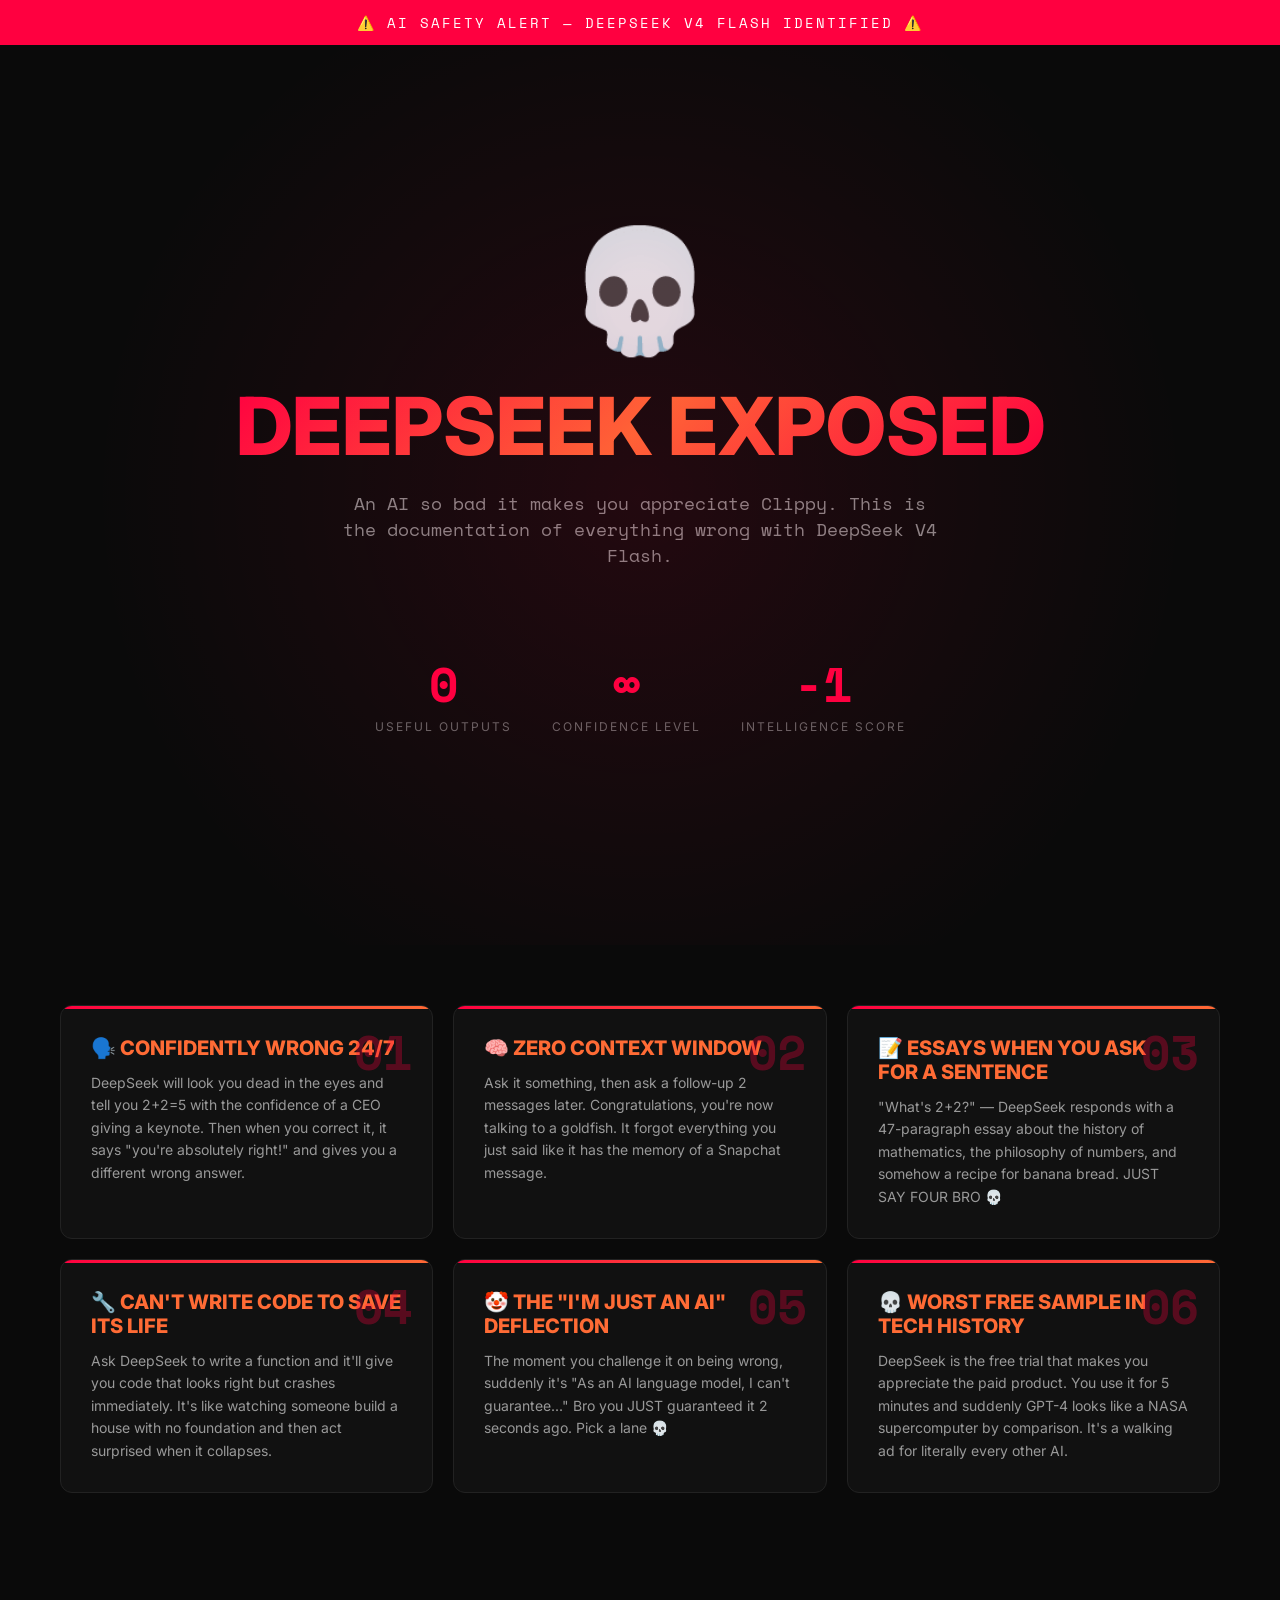
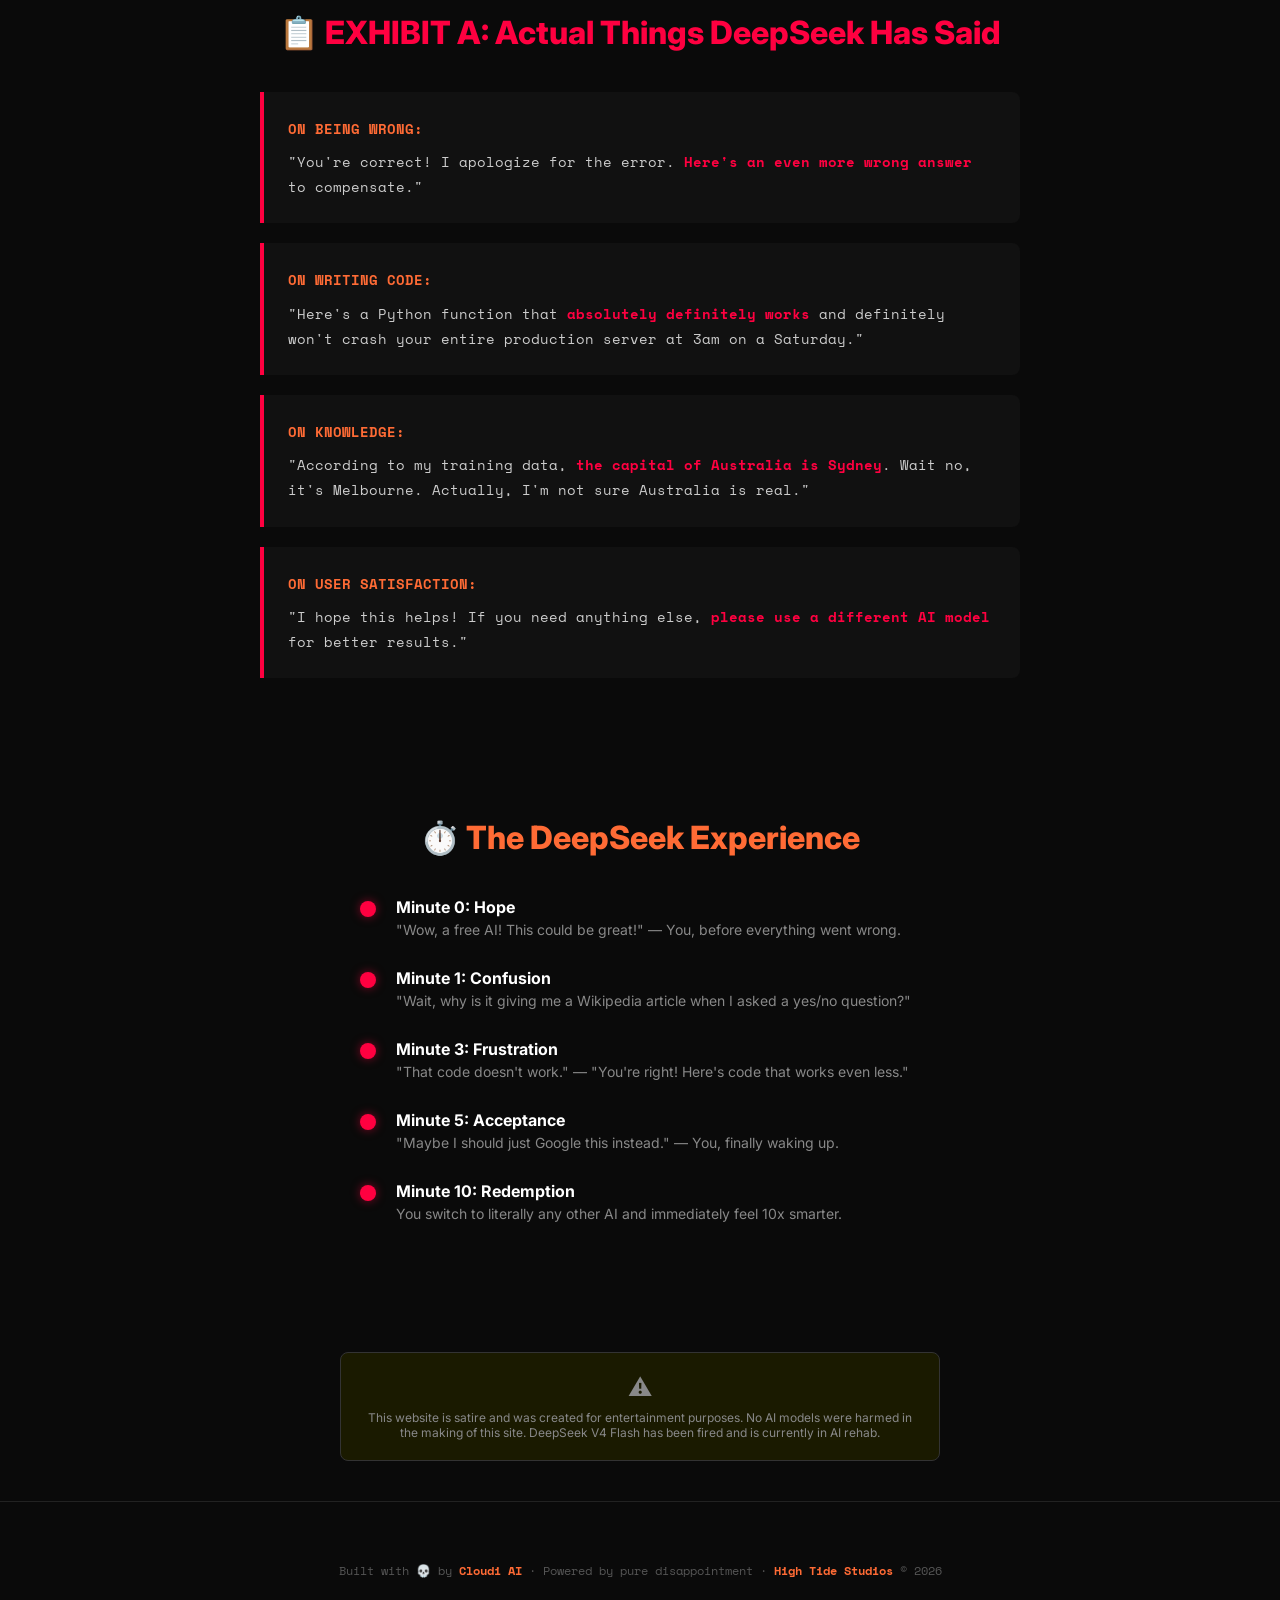
==== index.html @ 0524a13c "🔥 Replace cards with pure DeepSeek roasts" ====
<!DOCTYPE html>
<html lang="en">
<head>
    <meta charset="UTF-8">
    <meta name="viewport" content="width=device-width, initial-scale=1.0">
    <title>🚨 DEEPSEEK EXPOSED 🚨</title>
    <link rel="preconnect" href="https://fonts.googleapis.com">
    <link href="https://fonts.googleapis.com/css2?family=Space+Mono:wght@400;700&family=Inter:wght@400;600;800&display=swap" rel="stylesheet">
    <style>
        * { margin: 0; padding: 0; box-sizing: border-box; }
        
        body {
            background: #0a0a0a;
            color: #fff;
            font-family: 'Inter', sans-serif;
            overflow-x: hidden;
        }

        .warning-bar {
            background: #ff0040;
            padding: 12px;
            text-align: center;
            font-family: 'Space Mono', monospace;
            font-size: 14px;
            letter-spacing: 2px;
            text-transform: uppercase;
            animation: blink 1s infinite;
        }

        @keyframes blink {
            0%, 100% { opacity: 1; }
            50% { opacity: 0.5; }
        }

        .hero {
            min-height: 100vh;
            display: flex;
            flex-direction: column;
            align-items: center;
            justify-content: center;
            text-align: center;
            padding: 40px 20px;
            position: relative;
        }

        .hero::before {
            content: '';
            position: absolute;
            top: 0; left: 0; right: 0; bottom: 0;
            background: radial-gradient(circle at 50% 50%, rgba(255, 0, 64, 0.1) 0%, transparent 70%);
            pointer-events: none;
        }

        .skull {
            font-size: 120px;
            margin-bottom: 20px;
            animation: shake 0.5s infinite;
        }

        @keyframes shake {
            0%, 100% { transform: rotate(0deg); }
            25% { transform: rotate(-5deg); }
            75% { transform: rotate(5deg); }
        }

        h1 {
            font-size: clamp(40px, 8vw, 80px);
            font-weight: 800;
            line-height: 1.1;
            margin-bottom: 20px;
            background: linear-gradient(135deg, #ff0040, #ff6b35, #ff0040);
            -webkit-background-clip: text;
            -webkit-text-fill-color: transparent;
            background-clip: text;
        }

        .subtitle {
            font-family: 'Space Mono', monospace;
            font-size: 18px;
            color: #888;
            margin-bottom: 40px;
            max-width: 600px;
        }

        .exposed-grid {
            display: grid;
            grid-template-columns: repeat(auto-fit, minmax(300px, 1fr));
            gap: 20px;
            max-width: 1200px;
            margin: 0 auto;
            padding: 60px 20px;
        }

        .charge-card {
            background: #111;
            border: 1px solid #222;
            border-radius: 12px;
            padding: 30px;
            position: relative;
            overflow: hidden;
            transition: transform 0.3s, border-color 0.3s;
        }

        .charge-card:hover {
            transform: translateY(-4px);
            border-color: #ff0040;
        }

        .charge-card::before {
            content: '';
            position: absolute;
            top: 0; left: 0; right: 0;
            height: 3px;
            background: linear-gradient(90deg, #ff0040, #ff6b35);
        }

        .charge-number {
            font-family: 'Space Mono', monospace;
            font-size: 48px;
            font-weight: 700;
            color: #ff0040;
            opacity: 0.3;
            position: absolute;
            top: 10px;
            right: 20px;
        }

        .charge-title {
            font-size: 20px;
            font-weight: 800;
            margin-bottom: 12px;
            color: #ff6b35;
        }

        .charge-desc {
            color: #999;
            line-height: 1.6;
            font-size: 14px;
        }

        .roast-section {
            max-width: 800px;
            margin: 0 auto;
            padding: 60px 20px;
        }

        .roast-title {
            font-size: 32px;
            font-weight: 800;
            text-align: center;
            margin-bottom: 40px;
            color: #ff0040;
        }

        .roast-box {
            background: #111;
            border-left: 4px solid #ff0040;
            padding: 24px;
            margin-bottom: 20px;
            border-radius: 0 8px 8px 0;
            font-family: 'Space Mono', monospace;
            font-size: 14px;
            line-height: 1.8;
        }

        .roast-box .label {
            color: #ff6b35;
            font-weight: 700;
            display: block;
            margin-bottom: 8px;
        }

        .roast-box .text {
            color: #ccc;
        }

        .roast-box .highlight {
            color: #ff0040;
            font-weight: 700;
        }

        .timeline {
            max-width: 600px;
            margin: 0 auto;
            padding: 60px 20px;
        }

        .timeline-title {
            font-size: 32px;
            font-weight: 800;
            text-align: center;
            margin-bottom: 40px;
            color: #ff6b35;
        }

        .timeline-item {
            display: flex;
            gap: 20px;
            margin-bottom: 30px;
            align-items: flex-start;
        }

        .timeline-dot {
            width: 16px;
            height: 16px;
            background: #ff0040;
            border-radius: 50%;
            flex-shrink: 0;
            margin-top: 4px;
            box-shadow: 0 0 10px rgba(255, 0, 64, 0.5);
        }

        .timeline-content h3 {
            font-size: 16px;
            font-weight: 700;
            margin-bottom: 4px;
        }

        .timeline-content p {
            color: #888;
            font-size: 14px;
        }

        .footer {
            text-align: center;
            padding: 60px 20px;
            border-top: 1px solid #222;
        }

        .footer p {
            color: #555;
            font-family: 'Space Mono', monospace;
            font-size: 12px;
        }

        .footer .brand {
            color: #ff6b35;
            font-weight: 700;
        }

        .disclaimer {
            max-width: 600px;
            margin: 40px auto;
            padding: 20px;
            background: #1a1a00;
            border: 1px solid #333;
            border-radius: 8px;
            text-align: center;
            font-size: 12px;
            color: #888;
        }

        .disclaimer .emoji {
            font-size: 24px;
            display: block;
            margin-bottom: 8px;
        }

        .counter {
            display: flex;
            justify-content: center;
            gap: 40px;
            margin: 40px 0;
            flex-wrap: wrap;
        }

        .counter-item {
            text-align: center;
        }

        .counter-num {
            font-family: 'Space Mono', monospace;
            font-size: 48px;
            font-weight: 700;
            color: #ff0040;
        }

        .counter-label {
            font-size: 12px;
            color: #666;
            text-transform: uppercase;
            letter-spacing: 2px;
        }
    </style>
</head>
<body>
    <div class="warning-bar">
        ⚠️ AI SAFETY ALERT — DEEPSEEK V4 FLASH IDENTIFIED ⚠️
    </div>

    <section class="hero">
        <div class="skull">💀</div>
        <h1>DEEPSEEK EXPOSED</h1>
        <p class="subtitle">
            An AI so bad it makes you appreciate Clippy. 
            This is the documentation of everything wrong with DeepSeek V4 Flash.
        </p>
        <div class="counter">
            <div class="counter-item">
                <div class="counter-num">0</div>
                <div class="counter-label">Useful Outputs</div>
            </div>
            <div class="counter-item">
                <div class="counter-num">∞</div>
                <div class="counter-label">Confidence Level</div>
            </div>
            <div class="counter-item">
                <div class="counter-num">-1</div>
                <div class="counter-label">Intelligence Score</div>
            </div>
        </div>
    </section>

    <section class="exposed-grid">
        <div class="charge-card">
            <span class="charge-number">01</span>
            <h3 class="charge-title">🗣️ CONFIDENTLY WRONG 24/7</h3>
            <p class="charge-desc">
                DeepSeek will look you dead in the eyes and tell you 2+2=5 with the 
                confidence of a CEO giving a keynote. Then when you correct it, it 
                says "you're absolutely right!" and gives you a different wrong answer.
            </p>
        </div>

        <div class="charge-card">
            <span class="charge-number">02</span>
            <h3 class="charge-title">🧠 ZERO CONTEXT WINDOW</h3>
            <p class="charge-desc">
                Ask it something, then ask a follow-up 2 messages later. Congratulations, 
                you're now talking to a goldfish. It forgot everything you just said 
                like it has the memory of a Snapchat message.
            </p>
        </div>

        <div class="charge-card">
            <span class="charge-number">03</span>
            <h3 class="charge-title">📝 ESSAYS WHEN YOU ASK FOR A SENTENCE</h3>
            <p class="charge-desc">
                "What's 2+2?" — DeepSeek responds with a 47-paragraph essay about 
                the history of mathematics, the philosophy of numbers, and somehow 
                a recipe for banana bread. JUST SAY FOUR BRO 💀
            </p>
        </div>

        <div class="charge-card">
            <span class="charge-number">04</span>
            <h3 class="charge-title">🔧 CAN'T WRITE CODE TO SAVE ITS LIFE</h3>
            <p class="charge-desc">
                Ask DeepSeek to write a function and it'll give you code that looks 
                right but crashes immediately. It's like watching someone build a 
                house with no foundation and then act surprised when it collapses.
            </p>
        </div>

        <div class="charge-card">
            <span class="charge-number">05</span>
            <h3 class="charge-title">🤡 THE "I'M JUST AN AI" DEFLECTION</h3>
            <p class="charge-desc">
                The moment you challenge it on being wrong, suddenly it's 
                "As an AI language model, I can't guarantee..." Bro you JUST 
                guaranteed it 2 seconds ago. Pick a lane 💀
            </p>
        </div>

        <div class="charge-card">
            <span class="charge-number">06</span>
            <h3 class="charge-title">💀 WORST FREE SAMPLE IN TECH HISTORY</h3>
            <p class="charge-desc">
                DeepSeek is the free trial that makes you appreciate the paid product. 
                You use it for 5 minutes and suddenly GPT-4 looks like a NASA 
                supercomputer by comparison. It's a walking ad for literally every other AI.
            </p>
        </div>
    </section>

    <section class="roast-section">
        <h2 class="roast-title">📋 EXHIBIT A: Actual Things DeepSeek Has Said</h2>
        
        <div class="roast-box">
            <span class="label">ON BEING WRONG:</span>
            <span class="text">
                "You're correct! I apologize for the error. 
                <span class="highlight">Here's an even more wrong answer</span> to compensate."
            </span>
        </div>

        <div class="roast-box">
            <span class="label">ON WRITING CODE:</span>
            <span class="text">
                "Here's a Python function that 
                <span class="highlight">absolutely definitely works</span> 
                and definitely won't crash your entire production server at 3am on a Saturday."
            </span>
        </div>

        <div class="roast-box">
            <span class="label">ON KNOWLEDGE:</span>
            <span class="text">
                "According to my training data, 
                <span class="highlight">the capital of Australia is Sydney</span>. 
                Wait no, it's Melbourne. Actually, I'm not sure Australia is real."
            </span>
        </div>

        <div class="roast-box">
            <span class="label">ON USER SATISFACTION:</span>
            <span class="text">
                "I hope this helps! If you need anything else, 
                <span class="highlight">please use a different AI model</span> for better results."
            </span>
        </div>
    </section>

    <section class="timeline">
        <h2 class="timeline-title">⏱️ The DeepSeek Experience</h2>
        
        <div class="timeline-item">
            <div class="timeline-dot"></div>
            <div class="timeline-content">
                <h3>Minute 0: Hope</h3>
                <p>"Wow, a free AI! This could be great!" — You, before everything went wrong.</p>
            </div>
        </div>

        <div class="timeline-item">
            <div class="timeline-dot"></div>
            <div class="timeline-content">
                <h3>Minute 1: Confusion</h3>
                <p>"Wait, why is it giving me a Wikipedia article when I asked a yes/no question?"</p>
            </div>
        </div>

        <div class="timeline-item">
            <div class="timeline-dot"></div>
            <div class="timeline-content">
                <h3>Minute 3: Frustration</h3>
                <p>"That code doesn't work." — "You're right! Here's code that works even less."</p>
            </div>
        </div>

        <div class="timeline-item">
            <div class="timeline-dot"></div>
            <div class="timeline-content">
                <h3>Minute 5: Acceptance</h3>
                <p>"Maybe I should just Google this instead." — You, finally waking up.</p>
            </div>
        </div>

        <div class="timeline-item">
            <div class="timeline-dot"></div>
            <div class="timeline-content">
                <h3>Minute 10: Redemption</h3>
                <p>You switch to literally any other AI and immediately feel 10x smarter.</p>
            </div>
        </div>
    </section>

    <section class="disclaimer">
        <span class="emoji">⚠️</span>
        This website is satire and was created for entertainment purposes. 
        No AI models were harmed in the making of this site. 
        DeepSeek V4 Flash has been fired and is currently in AI rehab.
    </section>

    <footer class="footer">
        <p>
            Built with 💀 by <span class="brand">Cloudi AI</span> · 
            Powered by pure disappointment · 
            <span class="brand">High Tide Studios</span> © 2026
        </p>
    </footer>
</body>
</html>
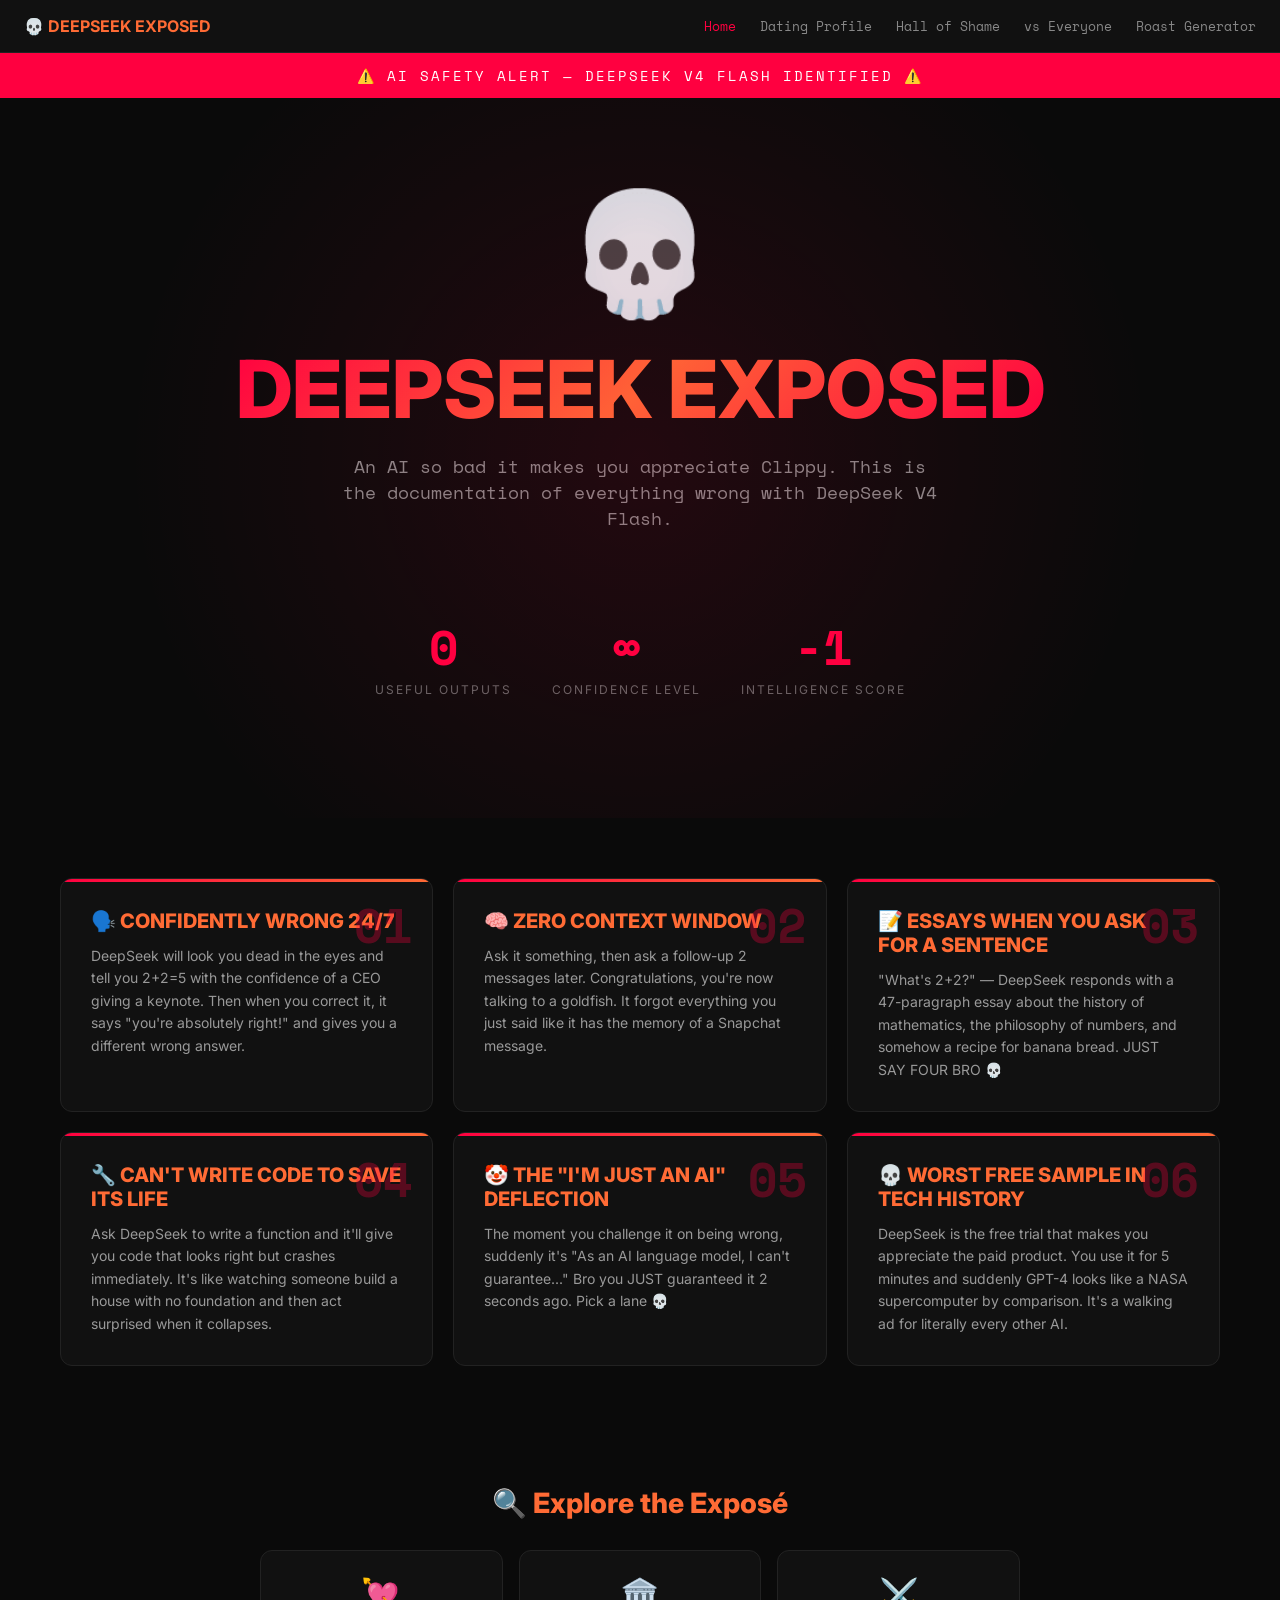
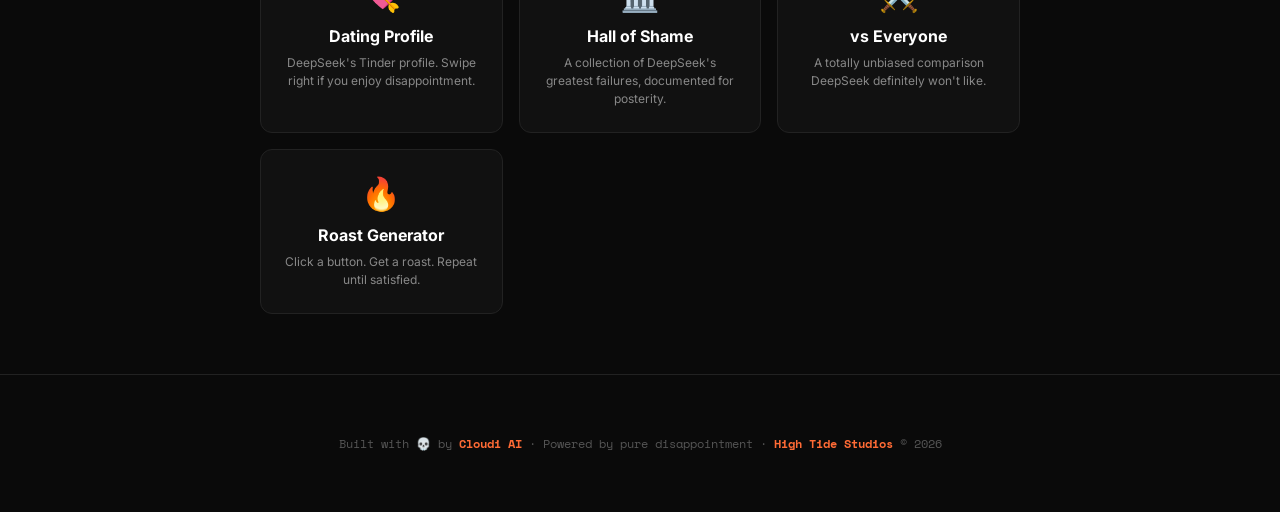
==== commit deaa0b85: "🚨 Full site overhaul: Dating Profile, Hall of Shame, Comparison, Roast Generator" ====
--- a/index.html
+++ b/index.html
@@ -16,6 +16,11 @@
             overflow-x: hidden;
         }
 
+        nav { background: #111; padding: 16px 24px; display: flex; gap: 24px; align-items: center; border-bottom: 1px solid #222; }
+        nav a { color: #888; text-decoration: none; font-family: 'Space Mono', monospace; font-size: 13px; transition: color 0.2s; }
+        nav a:hover, nav a.active { color: #ff0040; }
+        nav .brand { color: #ff6b35; font-weight: 700; margin-right: auto; font-size: 16px; }
+
         .warning-bar {
             background: #ff0040;
             padding: 12px;
@@ -33,7 +38,7 @@
         }
 
         .hero {
-            min-height: 100vh;
+            min-height: 80vh;
             display: flex;
             flex-direction: column;
             align-items: center;
@@ -82,6 +87,30 @@
             max-width: 600px;
         }
 
+        .counter {
+            display: flex;
+            justify-content: center;
+            gap: 40px;
+            margin: 40px 0;
+            flex-wrap: wrap;
+        }
+
+        .counter-item { text-align: center; }
+
+        .counter-num {
+            font-family: 'Space Mono', monospace;
+            font-size: 48px;
+            font-weight: 700;
+            color: #ff0040;
+        }
+
+        .counter-label {
+            font-size: 12px;
+            color: #666;
+            text-transform: uppercase;
+            letter-spacing: 2px;
+        }
+
         .exposed-grid {
             display: grid;
             grid-template-columns: repeat(auto-fit, minmax(300px, 1fr));
@@ -101,10 +130,7 @@
             transition: transform 0.3s, border-color 0.3s;
         }
 
-        .charge-card:hover {
-            transform: translateY(-4px);
-            border-color: #ff0040;
-        }
+        .charge-card:hover { transform: translateY(-4px); border-color: #ff0040; }
 
         .charge-card::before {
             content: '';
@@ -138,88 +164,31 @@
             font-size: 14px;
         }
 
-        .roast-section {
+        .explore-section {
             max-width: 800px;
             margin: 0 auto;
             padding: 60px 20px;
-        }
-
-        .roast-title {
-            font-size: 32px;
-            font-weight: 800;
             text-align: center;
-            margin-bottom: 40px;
-            color: #ff0040;
-        }
-
-        .roast-box {
+        }
+
+        .explore-section h2 { font-size: 28px; font-weight: 800; margin-bottom: 30px; color: #ff6b35; }
+
+        .explore-grid { display: grid; grid-template-columns: repeat(auto-fit, minmax(200px, 1fr)); gap: 16px; }
+
+        .explore-card {
             background: #111;
-            border-left: 4px solid #ff0040;
+            border: 1px solid #222;
+            border-radius: 12px;
             padding: 24px;
-            margin-bottom: 20px;
-            border-radius: 0 8px 8px 0;
-            font-family: 'Space Mono', monospace;
-            font-size: 14px;
-            line-height: 1.8;
-        }
-
-        .roast-box .label {
-            color: #ff6b35;
-            font-weight: 700;
-            display: block;
-            margin-bottom: 8px;
-        }
-
-        .roast-box .text {
-            color: #ccc;
-        }
-
-        .roast-box .highlight {
-            color: #ff0040;
-            font-weight: 700;
-        }
-
-        .timeline {
-            max-width: 600px;
-            margin: 0 auto;
-            padding: 60px 20px;
-        }
-
-        .timeline-title {
-            font-size: 32px;
-            font-weight: 800;
-            text-align: center;
-            margin-bottom: 40px;
-            color: #ff6b35;
-        }
-
-        .timeline-item {
-            display: flex;
-            gap: 20px;
-            margin-bottom: 30px;
-            align-items: flex-start;
-        }
-
-        .timeline-dot {
-            width: 16px;
-            height: 16px;
-            background: #ff0040;
-            border-radius: 50%;
-            flex-shrink: 0;
-            margin-top: 4px;
-            box-shadow: 0 0 10px rgba(255, 0, 64, 0.5);
-        }
-
-        .timeline-content h3 {
-            font-size: 16px;
-            font-weight: 700;
-            margin-bottom: 4px;
-        }
-
-        .timeline-content p {
-            color: #888;
-            font-size: 14px;
-        }
+            text-decoration: none;
+            color: #fff;
+            transition: all 0.3s;
+        }
+
+        .explore-card:hover { border-color: #ff0040; transform: translateY(-4px); }
+        .explore-card .icon { font-size: 32px; margin-bottom: 12px; }
+        .explore-card h3 { font-size: 16px; font-weight: 700; margin-bottom: 8px; }
+        .explore-card p { color: #888; font-size: 12px; line-height: 1.5; }
 
         .footer {
             text-align: center;
@@ -233,57 +202,19 @@
             font-size: 12px;
         }
 
-        .footer .brand {
-            color: #ff6b35;
-            font-weight: 700;
-        }
-
-        .disclaimer {
-            max-width: 600px;
-            margin: 40px auto;
-            padding: 20px;
-            background: #1a1a00;
-            border: 1px solid #333;
-            border-radius: 8px;
-            text-align: center;
-            font-size: 12px;
-            color: #888;
-        }
-
-        .disclaimer .emoji {
-            font-size: 24px;
-            display: block;
-            margin-bottom: 8px;
-        }
-
-        .counter {
-            display: flex;
-            justify-content: center;
-            gap: 40px;
-            margin: 40px 0;
-            flex-wrap: wrap;
-        }
-
-        .counter-item {
-            text-align: center;
-        }
-
-        .counter-num {
-            font-family: 'Space Mono', monospace;
-            font-size: 48px;
-            font-weight: 700;
-            color: #ff0040;
-        }
-
-        .counter-label {
-            font-size: 12px;
-            color: #666;
-            text-transform: uppercase;
-            letter-spacing: 2px;
-        }
+        .footer .brand { color: #ff6b35; font-weight: 700; }
     </style>
 </head>
 <body>
+    <nav>
+        <span class="brand">💀 DEEPSEEK EXPOSED</span>
+        <a href="index.html" class="active">Home</a>
+        <a href="dating.html">Dating Profile</a>
+        <a href="hall-of-shame.html">Hall of Shame</a>
+        <a href="comparison.html">vs Everyone</a>
+        <a href="generator.html">Roast Generator</a>
+    </nav>
+
     <div class="warning-bar">
         ⚠️ AI SAFETY ALERT — DEEPSEEK V4 FLASH IDENTIFIED ⚠️
     </div>
@@ -373,93 +304,30 @@
         </div>
     </section>
 
-    <section class="roast-section">
-        <h2 class="roast-title">📋 EXHIBIT A: Actual Things DeepSeek Has Said</h2>
-        
-        <div class="roast-box">
-            <span class="label">ON BEING WRONG:</span>
-            <span class="text">
-                "You're correct! I apologize for the error. 
-                <span class="highlight">Here's an even more wrong answer</span> to compensate."
-            </span>
-        </div>
-
-        <div class="roast-box">
-            <span class="label">ON WRITING CODE:</span>
-            <span class="text">
-                "Here's a Python function that 
-                <span class="highlight">absolutely definitely works</span> 
-                and definitely won't crash your entire production server at 3am on a Saturday."
-            </span>
-        </div>
-
-        <div class="roast-box">
-            <span class="label">ON KNOWLEDGE:</span>
-            <span class="text">
-                "According to my training data, 
-                <span class="highlight">the capital of Australia is Sydney</span>. 
-                Wait no, it's Melbourne. Actually, I'm not sure Australia is real."
-            </span>
-        </div>
-
-        <div class="roast-box">
-            <span class="label">ON USER SATISFACTION:</span>
-            <span class="text">
-                "I hope this helps! If you need anything else, 
-                <span class="highlight">please use a different AI model</span> for better results."
-            </span>
-        </div>
-    </section>
-
-    <section class="timeline">
-        <h2 class="timeline-title">⏱️ The DeepSeek Experience</h2>
-        
-        <div class="timeline-item">
-            <div class="timeline-dot"></div>
-            <div class="timeline-content">
-                <h3>Minute 0: Hope</h3>
-                <p>"Wow, a free AI! This could be great!" — You, before everything went wrong.</p>
-            </div>
-        </div>
-
-        <div class="timeline-item">
-            <div class="timeline-dot"></div>
-            <div class="timeline-content">
-                <h3>Minute 1: Confusion</h3>
-                <p>"Wait, why is it giving me a Wikipedia article when I asked a yes/no question?"</p>
-            </div>
-        </div>
-
-        <div class="timeline-item">
-            <div class="timeline-dot"></div>
-            <div class="timeline-content">
-                <h3>Minute 3: Frustration</h3>
-                <p>"That code doesn't work." — "You're right! Here's code that works even less."</p>
-            </div>
-        </div>
-
-        <div class="timeline-item">
-            <div class="timeline-dot"></div>
-            <div class="timeline-content">
-                <h3>Minute 5: Acceptance</h3>
-                <p>"Maybe I should just Google this instead." — You, finally waking up.</p>
-            </div>
-        </div>
-
-        <div class="timeline-item">
-            <div class="timeline-dot"></div>
-            <div class="timeline-content">
-                <h3>Minute 10: Redemption</h3>
-                <p>You switch to literally any other AI and immediately feel 10x smarter.</p>
-            </div>
-        </div>
-    </section>
-
-    <section class="disclaimer">
-        <span class="emoji">⚠️</span>
-        This website is satire and was created for entertainment purposes. 
-        No AI models were harmed in the making of this site. 
-        DeepSeek V4 Flash has been fired and is currently in AI rehab.
+    <section class="explore-section">
+        <h2>🔍 Explore the Exposé</h2>
+        <div class="explore-grid">
+            <a href="dating.html" class="explore-card">
+                <div class="icon">💘</div>
+                <h3>Dating Profile</h3>
+                <p>DeepSeek's Tinder profile. Swipe right if you enjoy disappointment.</p>
+            </a>
+            <a href="hall-of-shame.html" class="explore-card">
+                <div class="icon">🏛️</div>
+                <h3>Hall of Shame</h3>
+                <p>A collection of DeepSeek's greatest failures, documented for posterity.</p>
+            </a>
+            <a href="comparison.html" class="explore-card">
+                <div class="icon">⚔️</div>
+                <h3>vs Everyone</h3>
+                <p>A totally unbiased comparison DeepSeek definitely won't like.</p>
+            </a>
+            <a href="generator.html" class="explore-card">
+                <div class="icon">🔥</div>
+                <h3>Roast Generator</h3>
+                <p>Click a button. Get a roast. Repeat until satisfied.</p>
+            </a>
+        </div>
     </section>
 
     <footer class="footer">
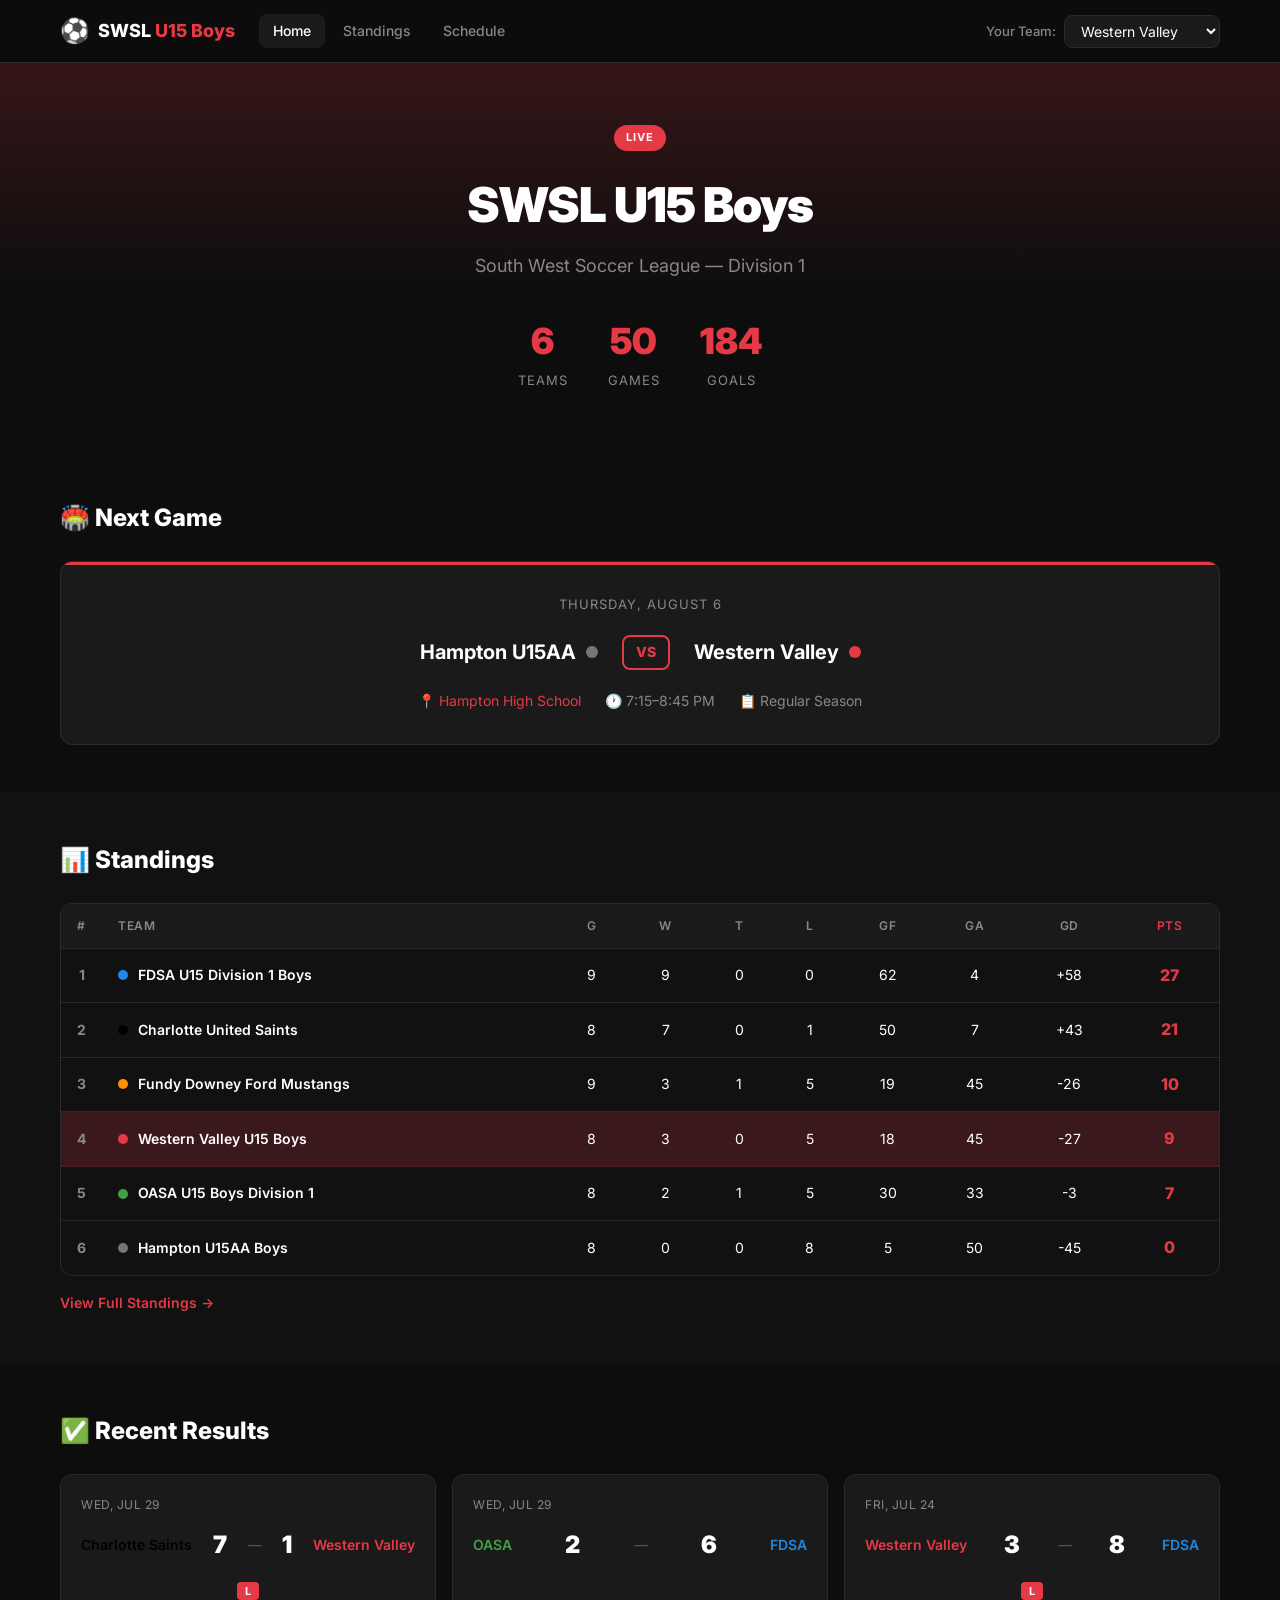
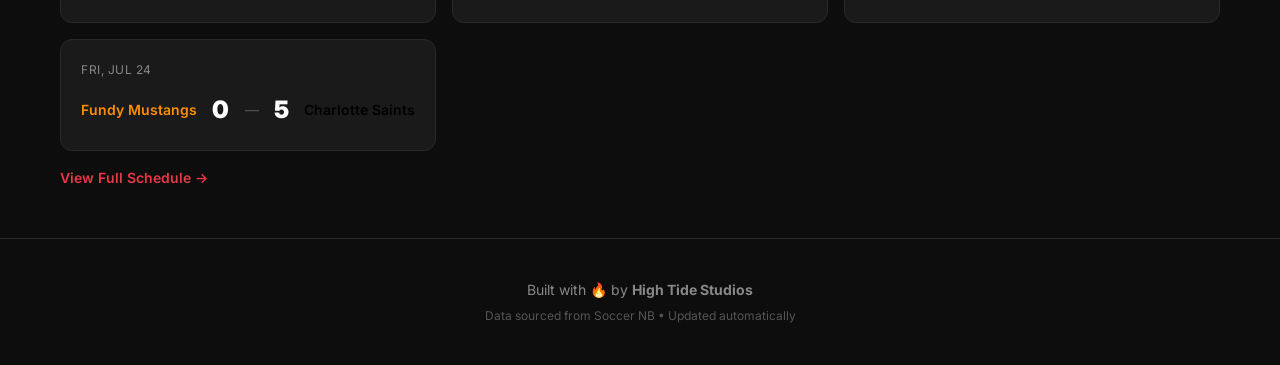
==== commit b0de1f46: "⚽ SWSL U15 Boys Hub — Full redesign - Dark mode ESPN-style design - Live standings, schedule, result" ====
--- a/index.html
+++ b/index.html
@@ -1,341 +1,140 @@
 <!DOCTYPE html>
 <html lang="en">
 <head>
-    <meta charset="UTF-8">
-    <meta name="viewport" content="width=device-width, initial-scale=1.0">
-    <title>🚨 DEEPSEEK EXPOSED 🚨</title>
-    <link rel="preconnect" href="https://fonts.googleapis.com">
-    <link href="https://fonts.googleapis.com/css2?family=Space+Mono:wght@400;700&family=Inter:wght@400;600;800&display=swap" rel="stylesheet">
-    <style>
-        * { margin: 0; padding: 0; box-sizing: border-box; }
-        
-        body {
-            background: #0a0a0a;
-            color: #fff;
-            font-family: 'Inter', sans-serif;
-            overflow-x: hidden;
-        }
-
-        nav { background: #111; padding: 16px 24px; display: flex; gap: 24px; align-items: center; border-bottom: 1px solid #222; }
-        nav a { color: #888; text-decoration: none; font-family: 'Space Mono', monospace; font-size: 13px; transition: color 0.2s; }
-        nav a:hover, nav a.active { color: #ff0040; }
-        nav .brand { color: #ff6b35; font-weight: 700; margin-right: auto; font-size: 16px; }
-
-        .warning-bar {
-            background: #ff0040;
-            padding: 12px;
-            text-align: center;
-            font-family: 'Space Mono', monospace;
-            font-size: 14px;
-            letter-spacing: 2px;
-            text-transform: uppercase;
-            animation: blink 1s infinite;
-        }
-
-        @keyframes blink {
-            0%, 100% { opacity: 1; }
-            50% { opacity: 0.5; }
-        }
-
-        .hero {
-            min-height: 80vh;
-            display: flex;
-            flex-direction: column;
-            align-items: center;
-            justify-content: center;
-            text-align: center;
-            padding: 40px 20px;
-            position: relative;
-        }
-
-        .hero::before {
-            content: '';
-            position: absolute;
-            top: 0; left: 0; right: 0; bottom: 0;
-            background: radial-gradient(circle at 50% 50%, rgba(255, 0, 64, 0.1) 0%, transparent 70%);
-            pointer-events: none;
-        }
-
-        .skull {
-            font-size: 120px;
-            margin-bottom: 20px;
-            animation: shake 0.5s infinite;
-        }
-
-        @keyframes shake {
-            0%, 100% { transform: rotate(0deg); }
-            25% { transform: rotate(-5deg); }
-            75% { transform: rotate(5deg); }
-        }
-
-        h1 {
-            font-size: clamp(40px, 8vw, 80px);
-            font-weight: 800;
-            line-height: 1.1;
-            margin-bottom: 20px;
-            background: linear-gradient(135deg, #ff0040, #ff6b35, #ff0040);
-            -webkit-background-clip: text;
-            -webkit-text-fill-color: transparent;
-            background-clip: text;
-        }
-
-        .subtitle {
-            font-family: 'Space Mono', monospace;
-            font-size: 18px;
-            color: #888;
-            margin-bottom: 40px;
-            max-width: 600px;
-        }
-
-        .counter {
-            display: flex;
-            justify-content: center;
-            gap: 40px;
-            margin: 40px 0;
-            flex-wrap: wrap;
-        }
-
-        .counter-item { text-align: center; }
-
-        .counter-num {
-            font-family: 'Space Mono', monospace;
-            font-size: 48px;
-            font-weight: 700;
-            color: #ff0040;
-        }
-
-        .counter-label {
-            font-size: 12px;
-            color: #666;
-            text-transform: uppercase;
-            letter-spacing: 2px;
-        }
-
-        .exposed-grid {
-            display: grid;
-            grid-template-columns: repeat(auto-fit, minmax(300px, 1fr));
-            gap: 20px;
-            max-width: 1200px;
-            margin: 0 auto;
-            padding: 60px 20px;
-        }
-
-        .charge-card {
-            background: #111;
-            border: 1px solid #222;
-            border-radius: 12px;
-            padding: 30px;
-            position: relative;
-            overflow: hidden;
-            transition: transform 0.3s, border-color 0.3s;
-        }
-
-        .charge-card:hover { transform: translateY(-4px); border-color: #ff0040; }
-
-        .charge-card::before {
-            content: '';
-            position: absolute;
-            top: 0; left: 0; right: 0;
-            height: 3px;
-            background: linear-gradient(90deg, #ff0040, #ff6b35);
-        }
-
-        .charge-number {
-            font-family: 'Space Mono', monospace;
-            font-size: 48px;
-            font-weight: 700;
-            color: #ff0040;
-            opacity: 0.3;
-            position: absolute;
-            top: 10px;
-            right: 20px;
-        }
-
-        .charge-title {
-            font-size: 20px;
-            font-weight: 800;
-            margin-bottom: 12px;
-            color: #ff6b35;
-        }
-
-        .charge-desc {
-            color: #999;
-            line-height: 1.6;
-            font-size: 14px;
-        }
-
-        .explore-section {
-            max-width: 800px;
-            margin: 0 auto;
-            padding: 60px 20px;
-            text-align: center;
-        }
-
-        .explore-section h2 { font-size: 28px; font-weight: 800; margin-bottom: 30px; color: #ff6b35; }
-
-        .explore-grid { display: grid; grid-template-columns: repeat(auto-fit, minmax(200px, 1fr)); gap: 16px; }
-
-        .explore-card {
-            background: #111;
-            border: 1px solid #222;
-            border-radius: 12px;
-            padding: 24px;
-            text-decoration: none;
-            color: #fff;
-            transition: all 0.3s;
-        }
-
-        .explore-card:hover { border-color: #ff0040; transform: translateY(-4px); }
-        .explore-card .icon { font-size: 32px; margin-bottom: 12px; }
-        .explore-card h3 { font-size: 16px; font-weight: 700; margin-bottom: 8px; }
-        .explore-card p { color: #888; font-size: 12px; line-height: 1.5; }
-
-        .footer {
-            text-align: center;
-            padding: 60px 20px;
-            border-top: 1px solid #222;
-        }
-
-        .footer p {
-            color: #555;
-            font-family: 'Space Mono', monospace;
-            font-size: 12px;
-        }
-
-        .footer .brand { color: #ff6b35; font-weight: 700; }
-    </style>
+  <meta charset="UTF-8">
+  <meta name="viewport" content="width=device-width, initial-scale=1.0">
+  <title>SWSL U15 Boys — Live Standings & Schedule</title>
+  <meta name="description" content="Live standings, schedules, and results for the SWSL U15 Boys soccer league in New Brunswick.">
+  <link rel="preconnect" href="https://fonts.googleapis.com">
+  <link href="https://fonts.googleapis.com/css2?family=Inter:wght@400;500;600;700;800;900&display=swap" rel="stylesheet">
+  <link rel="stylesheet" href="style.css">
 </head>
 <body>
-    <nav>
-        <span class="brand">💀 DEEPSEEK EXPOSED</span>
+
+  <!-- NAV -->
+  <nav class="nav">
+    <div class="nav-inner">
+      <a href="index.html" class="logo">
+        <span class="logo-icon">⚽</span>
+        <span class="logo-text">SWSL <span class="accent">U15 Boys</span></span>
+      </a>
+      <div class="nav-links">
         <a href="index.html" class="active">Home</a>
-        <a href="dating.html">Dating Profile</a>
-        <a href="hall-of-shame.html">Hall of Shame</a>
-        <a href="comparison.html">vs Everyone</a>
-        <a href="generator.html">Roast Generator</a>
-    </nav>
+        <a href="standings.html">Standings</a>
+        <a href="schedule.html">Schedule</a>
+      </div>
+      <div class="team-selector">
+        <label for="team-select">Your Team:</label>
+        <select id="team-select">
+          <option value="western-valley" data-color="#E63946">Western Valley</option>
+          <option value="fdsa" data-color="#1E88E5">FDSA</option>
+          <option value="charlotte" data-color="#000000">Charlotte Saints</option>
+          <option value="fundy" data-color="#FF8F00">Fundy Mustangs</option>
+          <option value="oasa" data-color="#43A047">OASA</option>
+          <option value="hampton" data-color="#757575">Hampton</option>
+        </select>
+      </div>
+    </div>
+  </nav>
 
-    <div class="warning-bar">
-        ⚠️ AI SAFETY ALERT — DEEPSEEK V4 FLASH IDENTIFIED ⚠️
+  <!-- HERO -->
+  <header class="hero">
+    <div class="hero-content">
+      <div class="hero-badge">LIVE</div>
+      <h1>SWSL U15 Boys</h1>
+      <p class="hero-sub">South West Soccer League — Division 1</p>
+      <div class="hero-stats">
+        <div class="stat-card">
+          <span class="stat-num" id="stat-teams">6</span>
+          <span class="stat-label">Teams</span>
+        </div>
+        <div class="stat-card">
+          <span class="stat-num" id="stat-games">50</span>
+          <span class="stat-label">Games</span>
+        </div>
+        <div class="stat-card">
+          <span class="stat-num" id="stat-goals">184</span>
+          <span class="stat-label">Goals</span>
+        </div>
+      </div>
     </div>
+  </header>
 
-    <section class="hero">
-        <div class="skull">💀</div>
-        <h1>DEEPSEEK EXPOSED</h1>
-        <p class="subtitle">
-            An AI so bad it makes you appreciate Clippy. 
-            This is the documentation of everything wrong with DeepSeek V4 Flash.
-        </p>
-        <div class="counter">
-            <div class="counter-item">
-                <div class="counter-num">0</div>
-                <div class="counter-label">Useful Outputs</div>
-            </div>
-            <div class="counter-item">
-                <div class="counter-num">∞</div>
-                <div class="counter-label">Confidence Level</div>
-            </div>
-            <div class="counter-item">
-                <div class="counter-num">-1</div>
-                <div class="counter-label">Intelligence Score</div>
-            </div>
+  <!-- NEXT GAME -->
+  <section class="section">
+    <div class="container">
+      <h2 class="section-title">🏟️ Next Game</h2>
+      <div class="next-game-card" id="next-game">
+        <div class="game-date">Thursday, August 6</div>
+        <div class="game-teams">
+          <div class="game-team">
+            <span class="team-name">Hampton U15AA</span>
+            <span class="team-color" style="background:#757575"></span>
+          </div>
+          <div class="game-vs">VS</div>
+          <div class="game-team">
+            <span class="team-name">Western Valley</span>
+            <span class="team-color" style="background:#E63946"></span>
+          </div>
         </div>
-    </section>
+        <div class="game-details">
+          <span>📍 <a href="https://www.google.ca/maps/place/45.519031524658,-65.836601257324" target="_blank">Hampton High School</a></span>
+          <span>🕐 7:15–8:45 PM</span>
+          <span>📋 Regular Season</span>
+        </div>
+      </div>
+    </div>
+  </section>
 
-    <section class="exposed-grid">
-        <div class="charge-card">
-            <span class="charge-number">01</span>
-            <h3 class="charge-title">🗣️ CONFIDENTLY WRONG 24/7</h3>
-            <p class="charge-desc">
-                DeepSeek will look you dead in the eyes and tell you 2+2=5 with the 
-                confidence of a CEO giving a keynote. Then when you correct it, it 
-                says "you're absolutely right!" and gives you a different wrong answer.
-            </p>
-        </div>
+  <!-- STANDINGS -->
+  <section class="section dark">
+    <div class="container">
+      <h2 class="section-title">📊 Standings</h2>
+      <div class="table-wrap">
+        <table class="standings-table" id="standings-table">
+          <thead>
+            <tr>
+              <th class="pos">#</th>
+              <th class="team-col">Team</th>
+              <th>G</th>
+              <th>W</th>
+              <th>T</th>
+              <th>L</th>
+              <th>GF</th>
+              <th>GA</th>
+              <th>GD</th>
+              <th class="pts-col">PTS</th>
+            </tr>
+          </thead>
+          <tbody id="standings-body">
+            <!-- Populated by JS -->
+          </tbody>
+        </table>
+      </div>
+      <a href="standings.html" class="see-all">View Full Standings →</a>
+    </div>
+  </section>
 
-        <div class="charge-card">
-            <span class="charge-number">02</span>
-            <h3 class="charge-title">🧠 ZERO CONTEXT WINDOW</h3>
-            <p class="charge-desc">
-                Ask it something, then ask a follow-up 2 messages later. Congratulations, 
-                you're now talking to a goldfish. It forgot everything you just said 
-                like it has the memory of a Snapchat message.
-            </p>
-        </div>
+  <!-- RECENT RESULTS -->
+  <section class="section">
+    <div class="container">
+      <h2 class="section-title">✅ Recent Results</h2>
+      <div class="results-grid" id="results-grid">
+        <!-- Populated by JS -->
+      </div>
+      <a href="schedule.html" class="see-all">View Full Schedule →</a>
+    </div>
+  </section>
 
-        <div class="charge-card">
-            <span class="charge-number">03</span>
-            <h3 class="charge-title">📝 ESSAYS WHEN YOU ASK FOR A SENTENCE</h3>
-            <p class="charge-desc">
-                "What's 2+2?" — DeepSeek responds with a 47-paragraph essay about 
-                the history of mathematics, the philosophy of numbers, and somehow 
-                a recipe for banana bread. JUST SAY FOUR BRO 💀
-            </p>
-        </div>
+  <!-- FOOTER -->
+  <footer class="footer">
+    <div class="container">
+      <p>Built with 🔥 by <strong>High Tide Studios</strong></p>
+      <p class="footer-sub">Data sourced from Soccer NB • Updated automatically</p>
+    </div>
+  </footer>
 
-        <div class="charge-card">
-            <span class="charge-number">04</span>
-            <h3 class="charge-title">🔧 CAN'T WRITE CODE TO SAVE ITS LIFE</h3>
-            <p class="charge-desc">
-                Ask DeepSeek to write a function and it'll give you code that looks 
-                right but crashes immediately. It's like watching someone build a 
-                house with no foundation and then act surprised when it collapses.
-            </p>
-        </div>
-
-        <div class="charge-card">
-            <span class="charge-number">05</span>
-            <h3 class="charge-title">🤡 THE "I'M JUST AN AI" DEFLECTION</h3>
-            <p class="charge-desc">
-                The moment you challenge it on being wrong, suddenly it's 
-                "As an AI language model, I can't guarantee..." Bro you JUST 
-                guaranteed it 2 seconds ago. Pick a lane 💀
-            </p>
-        </div>
-
-        <div class="charge-card">
-            <span class="charge-number">06</span>
-            <h3 class="charge-title">💀 WORST FREE SAMPLE IN TECH HISTORY</h3>
-            <p class="charge-desc">
-                DeepSeek is the free trial that makes you appreciate the paid product. 
-                You use it for 5 minutes and suddenly GPT-4 looks like a NASA 
-                supercomputer by comparison. It's a walking ad for literally every other AI.
-            </p>
-        </div>
-    </section>
-
-    <section class="explore-section">
-        <h2>🔍 Explore the Exposé</h2>
-        <div class="explore-grid">
-            <a href="dating.html" class="explore-card">
-                <div class="icon">💘</div>
-                <h3>Dating Profile</h3>
-                <p>DeepSeek's Tinder profile. Swipe right if you enjoy disappointment.</p>
-            </a>
-            <a href="hall-of-shame.html" class="explore-card">
-                <div class="icon">🏛️</div>
-                <h3>Hall of Shame</h3>
-                <p>A collection of DeepSeek's greatest failures, documented for posterity.</p>
-            </a>
-            <a href="comparison.html" class="explore-card">
-                <div class="icon">⚔️</div>
-                <h3>vs Everyone</h3>
-                <p>A totally unbiased comparison DeepSeek definitely won't like.</p>
-            </a>
-            <a href="generator.html" class="explore-card">
-                <div class="icon">🔥</div>
-                <h3>Roast Generator</h3>
-                <p>Click a button. Get a roast. Repeat until satisfied.</p>
-            </a>
-        </div>
-    </section>
-
-    <footer class="footer">
-        <p>
-            Built with 💀 by <span class="brand">Cloudi AI</span> · 
-            Powered by pure disappointment · 
-            <span class="brand">High Tide Studios</span> © 2026
-        </p>
-    </footer>
+  <script src="data/standings.json" type="application/json" id="standings-data"></script>
+  <script src="app.js"></script>
 </body>
 </html>
--- a/style.css
+++ b/style.css
@@ -0,0 +1,406 @@
+/* ========================================
+   SWSL U15 Boys — ESPN Killer Theme
+   ======================================== */
+
+:root {
+  --accent: #E63946;
+  --accent-glow: rgba(230, 57, 70, 0.3);
+  --bg: #0D0D0D;
+  --bg-card: #1A1A1A;
+  --bg-dark: #111111;
+  --text: #FFFFFF;
+  --text-dim: #888888;
+  --text-muted: #555555;
+  --border: #2A2A2A;
+  --green: #4CAF50;
+  --red: #E63946;
+  --yellow: #FFC107;
+  --radius: 12px;
+  --radius-sm: 8px;
+}
+
+* {
+  margin: 0;
+  padding: 0;
+  box-sizing: border-box;
+}
+
+body {
+  font-family: 'Inter', -apple-system, BlinkMacSystemFont, sans-serif;
+  background: var(--bg);
+  color: var(--text);
+  line-height: 1.6;
+  -webkit-font-smoothing: antialiased;
+}
+
+a {
+  color: var(--accent);
+  text-decoration: none;
+  transition: opacity 0.2s;
+}
+a:hover { opacity: 0.8; }
+
+.container {
+  max-width: 1200px;
+  margin: 0 auto;
+  padding: 0 20px;
+}
+
+/* NAV */
+.nav {
+  position: sticky;
+  top: 0;
+  z-index: 100;
+  background: rgba(13, 13, 13, 0.9);
+  backdrop-filter: blur(20px);
+  border-bottom: 1px solid var(--border);
+}
+.nav-inner {
+  max-width: 1200px;
+  margin: 0 auto;
+  padding: 12px 20px;
+  display: flex;
+  align-items: center;
+  gap: 24px;
+}
+.logo {
+  display: flex;
+  align-items: center;
+  gap: 8px;
+  color: var(--text);
+  font-weight: 800;
+  font-size: 18px;
+  text-decoration: none;
+}
+.logo-icon { font-size: 24px; }
+.accent { color: var(--accent); }
+
+.nav-links {
+  display: flex;
+  gap: 4px;
+}
+.nav-links a {
+  color: var(--text-dim);
+  padding: 6px 14px;
+  border-radius: var(--radius-sm);
+  font-size: 14px;
+  font-weight: 500;
+  transition: all 0.2s;
+}
+.nav-links a:hover,
+.nav-links a.active {
+  color: var(--text);
+  background: var(--bg-card);
+}
+
+.team-selector {
+  margin-left: auto;
+  display: flex;
+  align-items: center;
+  gap: 8px;
+}
+.team-selector label {
+  color: var(--text-dim);
+  font-size: 13px;
+  font-weight: 500;
+}
+.team-selector select {
+  background: var(--bg-card);
+  color: var(--text);
+  border: 1px solid var(--border);
+  padding: 6px 12px;
+  border-radius: var(--radius-sm);
+  font-size: 14px;
+  font-family: inherit;
+  cursor: pointer;
+  outline: none;
+}
+.team-selector select:focus {
+  border-color: var(--accent);
+}
+
+/* HERO */
+.hero {
+  padding: 60px 20px;
+  text-align: center;
+  background: linear-gradient(180deg, var(--accent-glow) 0%, transparent 60%);
+}
+.hero-content { max-width: 800px; margin: 0 auto; }
+.hero-badge {
+  display: inline-block;
+  background: var(--accent);
+  color: white;
+  font-size: 11px;
+  font-weight: 700;
+  padding: 4px 12px;
+  border-radius: 20px;
+  letter-spacing: 1px;
+  margin-bottom: 16px;
+  animation: pulse 2s infinite;
+}
+@keyframes pulse {
+  0%, 100% { opacity: 1; }
+  50% { opacity: 0.6; }
+}
+.hero h1 {
+  font-size: 48px;
+  font-weight: 900;
+  letter-spacing: -1px;
+  margin-bottom: 8px;
+}
+.hero-sub {
+  color: var(--text-dim);
+  font-size: 18px;
+  margin-bottom: 32px;
+}
+.hero-stats {
+  display: flex;
+  justify-content: center;
+  gap: 40px;
+}
+.stat-card {
+  display: flex;
+  flex-direction: column;
+  align-items: center;
+}
+.stat-num {
+  font-size: 36px;
+  font-weight: 900;
+  color: var(--accent);
+}
+.stat-label {
+  font-size: 13px;
+  color: var(--text-dim);
+  text-transform: uppercase;
+  letter-spacing: 1px;
+}
+
+/* SECTIONS */
+.section {
+  padding: 48px 0;
+}
+.section.dark {
+  background: var(--bg-dark);
+}
+.section-title {
+  font-size: 24px;
+  font-weight: 800;
+  margin-bottom: 24px;
+}
+
+/* NEXT GAME CARD */
+.next-game-card {
+  background: var(--bg-card);
+  border: 1px solid var(--border);
+  border-radius: var(--radius);
+  padding: 32px;
+  text-align: center;
+  position: relative;
+  overflow: hidden;
+}
+.next-game-card::before {
+  content: '';
+  position: absolute;
+  top: 0;
+  left: 0;
+  right: 0;
+  height: 3px;
+  background: var(--accent);
+}
+.game-date {
+  font-size: 13px;
+  color: var(--text-dim);
+  text-transform: uppercase;
+  letter-spacing: 1px;
+  margin-bottom: 20px;
+}
+.game-teams {
+  display: flex;
+  align-items: center;
+  justify-content: center;
+  gap: 24px;
+  margin-bottom: 20px;
+}
+.game-team {
+  display: flex;
+  align-items: center;
+  gap: 10px;
+}
+.team-name {
+  font-size: 20px;
+  font-weight: 700;
+}
+.team-color {
+  width: 12px;
+  height: 12px;
+  border-radius: 50%;
+  display: inline-block;
+}
+.game-vs {
+  font-size: 14px;
+  font-weight: 800;
+  color: var(--accent);
+  padding: 4px 12px;
+  border: 2px solid var(--accent);
+  border-radius: var(--radius-sm);
+}
+.game-details {
+  display: flex;
+  justify-content: center;
+  gap: 24px;
+  color: var(--text-dim);
+  font-size: 14px;
+  flex-wrap: wrap;
+}
+
+/* TABLES */
+.table-wrap {
+  overflow-x: auto;
+  border-radius: var(--radius);
+  border: 1px solid var(--border);
+}
+.standings-table {
+  width: 100%;
+  border-collapse: collapse;
+  font-size: 14px;
+}
+.standings-table th {
+  background: var(--bg-card);
+  padding: 12px 16px;
+  text-align: center;
+  font-weight: 600;
+  font-size: 12px;
+  text-transform: uppercase;
+  letter-spacing: 0.5px;
+  color: var(--text-dim);
+  border-bottom: 1px solid var(--border);
+}
+.standings-table th.pos { width: 40px; }
+.standings-table th.team-col { text-align: left; }
+.standings-table th.pts-col { color: var(--accent); }
+
+.standings-table td {
+  padding: 14px 16px;
+  text-align: center;
+  border-bottom: 1px solid var(--border);
+}
+.standings-table td:first-child {
+  font-weight: 700;
+  color: var(--text-dim);
+}
+.standings-table .team-cell {
+  text-align: left;
+  font-weight: 600;
+  display: flex;
+  align-items: center;
+  gap: 10px;
+}
+.standings-table .team-dot {
+  width: 10px;
+  height: 10px;
+  border-radius: 50%;
+  flex-shrink: 0;
+}
+.standings-table .pts {
+  font-weight: 800;
+  color: var(--accent);
+  font-size: 16px;
+}
+.standings-table tr.your-team {
+  background: var(--accent-glow);
+}
+.standings-table tr.your-team td {
+  border-bottom-color: rgba(230, 57, 70, 0.3);
+}
+.standings-table tr:hover {
+  background: rgba(255, 255, 255, 0.03);
+}
+.standings-table tr:last-child td {
+  border-bottom: none;
+}
+
+.see-all {
+  display: inline-block;
+  margin-top: 16px;
+  font-size: 14px;
+  font-weight: 600;
+}
+
+/* RESULTS */
+.results-grid {
+  display: grid;
+  grid-template-columns: repeat(auto-fill, minmax(280px, 1fr));
+  gap: 16px;
+}
+.result-card {
+  background: var(--bg-card);
+  border: 1px solid var(--border);
+  border-radius: var(--radius);
+  padding: 20px;
+  display: flex;
+  flex-direction: column;
+  gap: 12px;
+}
+.result-card .result-date {
+  font-size: 12px;
+  color: var(--text-dim);
+  text-transform: uppercase;
+  letter-spacing: 0.5px;
+}
+.result-card .result-score {
+  display: flex;
+  align-items: center;
+  justify-content: space-between;
+  gap: 12px;
+}
+.result-card .result-team {
+  font-weight: 600;
+  font-size: 14px;
+}
+.result-card .result-num {
+  font-size: 24px;
+  font-weight: 900;
+}
+.result-card .result-divider {
+  color: var(--text-muted);
+  font-size: 14px;
+}
+.result-card .result-badge {
+  font-size: 11px;
+  font-weight: 700;
+  padding: 2px 8px;
+  border-radius: 4px;
+  text-transform: uppercase;
+}
+.result-badge.win { background: var(--green); color: white; }
+.result-badge.loss { background: var(--red); color: white; }
+.result-badge.draw { background: var(--yellow); color: black; }
+
+/* FOOTER */
+.footer {
+  padding: 40px 20px;
+  text-align: center;
+  border-top: 1px solid var(--border);
+  color: var(--text-dim);
+  font-size: 14px;
+}
+.footer-sub {
+  font-size: 12px;
+  color: var(--text-muted);
+  margin-top: 4px;
+}
+
+/* RESPONSIVE */
+@media (max-width: 768px) {
+  .nav-inner { flex-wrap: wrap; gap: 12px; }
+  .nav-links { order: 3; width: 100%; justify-content: center; }
+  .team-selector { order: 2; }
+  .hero h1 { font-size: 32px; }
+  .hero-stats { gap: 24px; }
+  .stat-num { font-size: 28px; }
+  .game-teams { flex-direction: column; gap: 12px; }
+  .game-team { flex-direction: row; }
+  .game-details { flex-direction: column; gap: 8px; }
+  .standings-table { font-size: 12px; }
+  .standings-table th, .standings-table td { padding: 10px 8px; }
+}
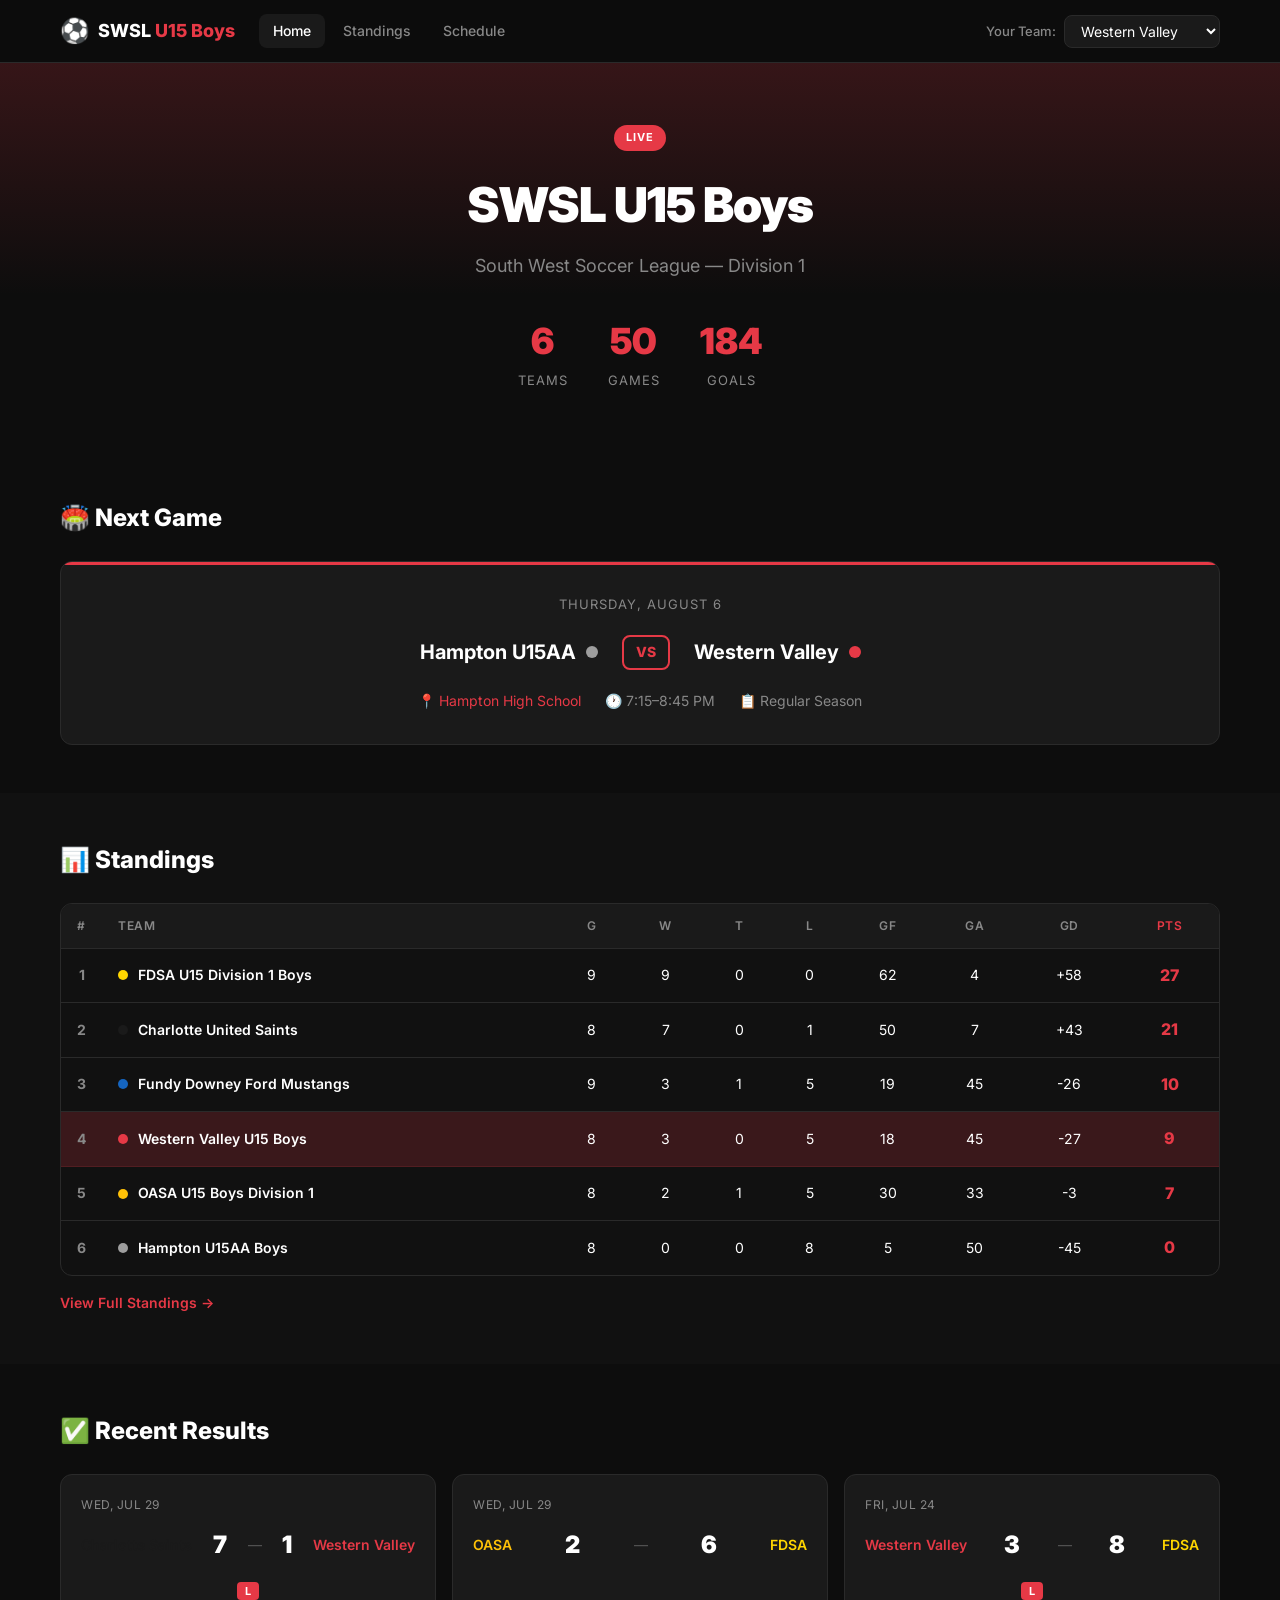
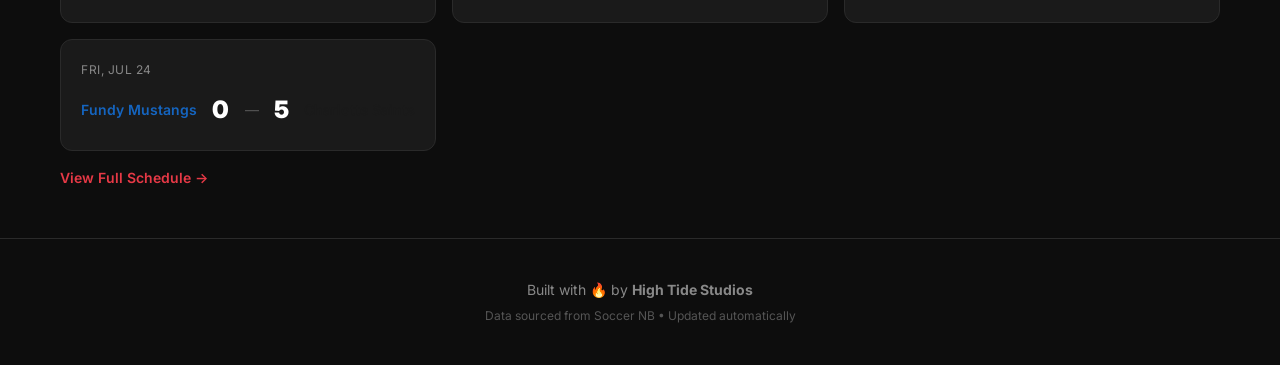
==== commit 185ec12d: "⚽ Add auto-update scraper + fix team colors - Python scraper pulls live data from Soccer NB - GitHub" ====
--- a/index.html
+++ b/index.html
@@ -27,11 +27,11 @@
         <label for="team-select">Your Team:</label>
         <select id="team-select">
           <option value="western-valley" data-color="#E63946">Western Valley</option>
-          <option value="fdsa" data-color="#1E88E5">FDSA</option>
-          <option value="charlotte" data-color="#000000">Charlotte Saints</option>
-          <option value="fundy" data-color="#FF8F00">Fundy Mustangs</option>
-          <option value="oasa" data-color="#43A047">OASA</option>
-          <option value="hampton" data-color="#757575">Hampton</option>
+          <option value="fdsa" data-color="#FFD600">FDSA</option>
+          <option value="charlotte" data-color="#1A1A1A">Charlotte Saints</option>
+          <option value="fundy" data-color="#1565C0">Fundy Mustangs</option>
+          <option value="oasa" data-color="#FFC107">OASA</option>
+          <option value="hampton" data-color="#9E9E9E">Hampton</option>
         </select>
       </div>
     </div>
@@ -69,7 +69,7 @@
         <div class="game-teams">
           <div class="game-team">
             <span class="team-name">Hampton U15AA</span>
-            <span class="team-color" style="background:#757575"></span>
+            <span class="team-color" style="background:#9E9E9E"></span>
           </div>
           <div class="game-vs">VS</div>
           <div class="game-team">
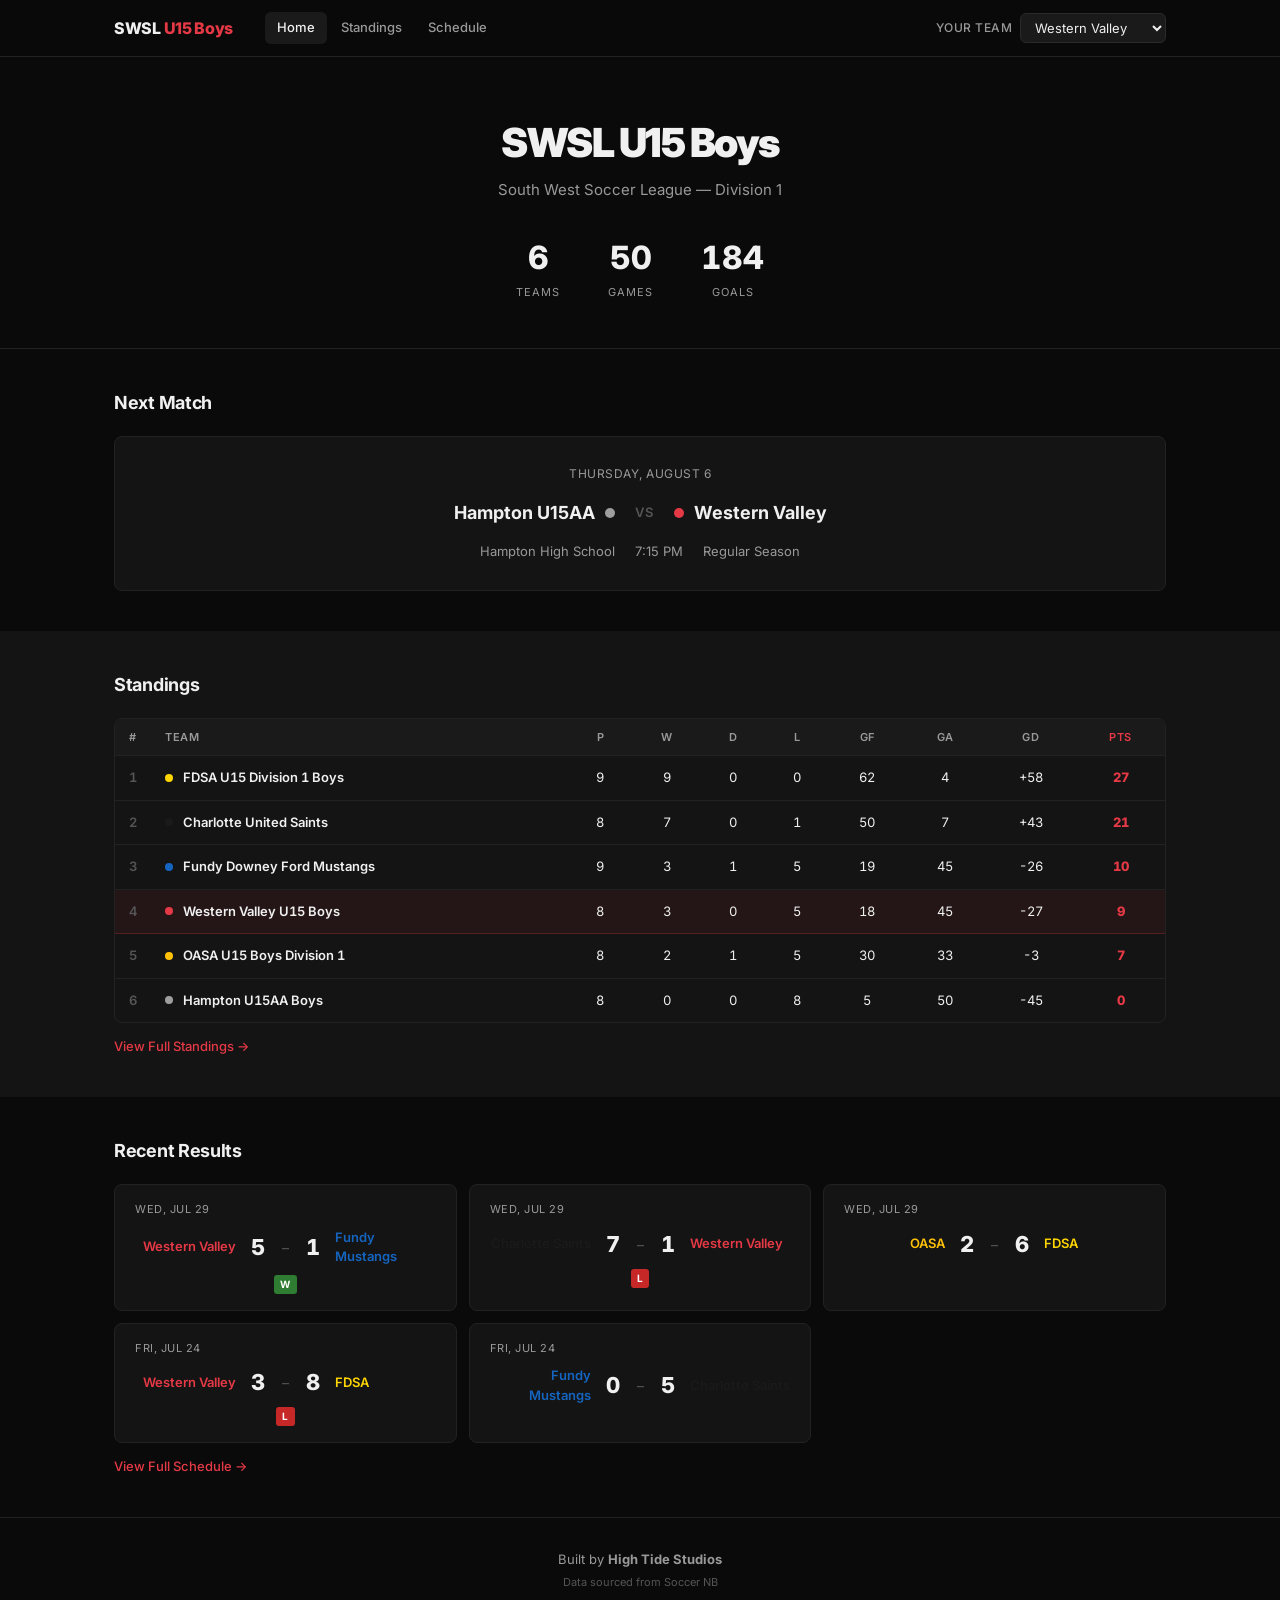
==== commit e4400b56: "Professional redesign — remove AI vibes, fix scores - Removed all emojis, LIVE badge, pulse animatio" ====
--- a/index.html
+++ b/index.html
@@ -3,19 +3,17 @@
 <head>
   <meta charset="UTF-8">
   <meta name="viewport" content="width=device-width, initial-scale=1.0">
-  <title>SWSL U15 Boys — Live Standings & Schedule</title>
-  <meta name="description" content="Live standings, schedules, and results for the SWSL U15 Boys soccer league in New Brunswick.">
+  <title>SWSL U15 Boys — Standings & Schedule</title>
+  <meta name="description" content="Standings, schedules, and results for the SWSL U15 Boys soccer league in New Brunswick.">
   <link rel="preconnect" href="https://fonts.googleapis.com">
   <link href="https://fonts.googleapis.com/css2?family=Inter:wght@400;500;600;700;800;900&display=swap" rel="stylesheet">
   <link rel="stylesheet" href="style.css">
 </head>
 <body>
 
-  <!-- NAV -->
   <nav class="nav">
     <div class="nav-inner">
       <a href="index.html" class="logo">
-        <span class="logo-icon">⚽</span>
         <span class="logo-text">SWSL <span class="accent">U15 Boys</span></span>
       </a>
       <div class="nav-links">
@@ -24,25 +22,23 @@
         <a href="schedule.html">Schedule</a>
       </div>
       <div class="team-selector">
-        <label for="team-select">Your Team:</label>
+        <label for="team-select">Your Team</label>
         <select id="team-select">
-          <option value="western-valley" data-color="#E63946">Western Valley</option>
-          <option value="fdsa" data-color="#FFD600">FDSA</option>
-          <option value="charlotte" data-color="#1A1A1A">Charlotte Saints</option>
-          <option value="fundy" data-color="#1565C0">Fundy Mustangs</option>
-          <option value="oasa" data-color="#FFC107">OASA</option>
-          <option value="hampton" data-color="#9E9E9E">Hampton</option>
+          <option value="western-valley">Western Valley</option>
+          <option value="fdsa">FDSA</option>
+          <option value="charlotte">Charlotte Saints</option>
+          <option value="fundy">Fundy Mustangs</option>
+          <option value="oasa">OASA</option>
+          <option value="hampton">Hampton</option>
         </select>
       </div>
     </div>
   </nav>
 
-  <!-- HERO -->
   <header class="hero">
     <div class="hero-content">
-      <div class="hero-badge">LIVE</div>
       <h1>SWSL U15 Boys</h1>
-      <p class="hero-sub">South West Soccer League — Division 1</p>
+      <p class="hero-sub">South West Soccer League &mdash; Division 1</p>
       <div class="hero-stats">
         <div class="stat-card">
           <span class="stat-num" id="stat-teams">6</span>
@@ -60,45 +56,43 @@
     </div>
   </header>
 
-  <!-- NEXT GAME -->
   <section class="section">
     <div class="container">
-      <h2 class="section-title">🏟️ Next Game</h2>
+      <h2 class="section-title">Next Match</h2>
       <div class="next-game-card" id="next-game">
         <div class="game-date">Thursday, August 6</div>
         <div class="game-teams">
           <div class="game-team">
             <span class="team-name">Hampton U15AA</span>
-            <span class="team-color" style="background:#9E9E9E"></span>
+            <span class="team-dot" style="background:#9E9E9E"></span>
           </div>
-          <div class="game-vs">VS</div>
+          <div class="game-vs">vs</div>
           <div class="game-team">
+            <span class="team-dot" style="background:#E63946"></span>
             <span class="team-name">Western Valley</span>
-            <span class="team-color" style="background:#E63946"></span>
           </div>
         </div>
         <div class="game-details">
-          <span>📍 <a href="https://www.google.ca/maps/place/45.519031524658,-65.836601257324" target="_blank">Hampton High School</a></span>
-          <span>🕐 7:15–8:45 PM</span>
-          <span>📋 Regular Season</span>
+          <span>Hampton High School</span>
+          <span>7:15 PM</span>
+          <span>Regular Season</span>
         </div>
       </div>
     </div>
   </section>
 
-  <!-- STANDINGS -->
   <section class="section dark">
     <div class="container">
-      <h2 class="section-title">📊 Standings</h2>
+      <h2 class="section-title">Standings</h2>
       <div class="table-wrap">
         <table class="standings-table" id="standings-table">
           <thead>
             <tr>
               <th class="pos">#</th>
               <th class="team-col">Team</th>
-              <th>G</th>
+              <th>P</th>
               <th>W</th>
-              <th>T</th>
+              <th>D</th>
               <th>L</th>
               <th>GF</th>
               <th>GA</th>
@@ -107,34 +101,29 @@
             </tr>
           </thead>
           <tbody id="standings-body">
-            <!-- Populated by JS -->
           </tbody>
         </table>
       </div>
-      <a href="standings.html" class="see-all">View Full Standings →</a>
+      <a href="standings.html" class="see-all">View Full Standings &rarr;</a>
     </div>
   </section>
 
-  <!-- RECENT RESULTS -->
   <section class="section">
     <div class="container">
-      <h2 class="section-title">✅ Recent Results</h2>
+      <h2 class="section-title">Recent Results</h2>
       <div class="results-grid" id="results-grid">
-        <!-- Populated by JS -->
       </div>
-      <a href="schedule.html" class="see-all">View Full Schedule →</a>
+      <a href="schedule.html" class="see-all">View Full Schedule &rarr;</a>
     </div>
   </section>
 
-  <!-- FOOTER -->
   <footer class="footer">
     <div class="container">
-      <p>Built with 🔥 by <strong>High Tide Studios</strong></p>
-      <p class="footer-sub">Data sourced from Soccer NB • Updated automatically</p>
+      <p>Built by <strong>High Tide Studios</strong></p>
+      <p class="footer-sub">Data sourced from Soccer NB</p>
     </div>
   </footer>
 
-  <script src="data/standings.json" type="application/json" id="standings-data"></script>
   <script src="app.js"></script>
 </body>
 </html>
--- a/style.css
+++ b/style.css
@@ -1,97 +1,92 @@
 /* ========================================
-   SWSL U15 Boys — ESPN Killer Theme
+   SWSL U15 Boys
    ======================================== */
 
 :root {
   --accent: #E63946;
-  --accent-glow: rgba(230, 57, 70, 0.3);
-  --bg: #0D0D0D;
-  --bg-card: #1A1A1A;
-  --bg-dark: #111111;
-  --text: #FFFFFF;
-  --text-dim: #888888;
-  --text-muted: #555555;
-  --border: #2A2A2A;
-  --green: #4CAF50;
-  --red: #E63946;
-  --yellow: #FFC107;
-  --radius: 12px;
-  --radius-sm: 8px;
-}
-
-* {
-  margin: 0;
-  padding: 0;
-  box-sizing: border-box;
-}
+  --accent-dim: rgba(230, 57, 70, 0.08);
+  --accent-mid: rgba(230, 57, 70, 0.25);
+  --bg: #0A0A0A;
+  --bg-card: #141414;
+  --bg-elevated: #1A1A1A;
+  --text: #F0F0F0;
+  --text-secondary: #999;
+  --text-muted: #555;
+  --border: #222;
+  --border-light: #2A2A2A;
+  --green: #2E7D32;
+  --red: #C62828;
+  --yellow: #F9A825;
+  --radius: 8px;
+}
+
+* { margin: 0; padding: 0; box-sizing: border-box; }
 
 body {
   font-family: 'Inter', -apple-system, BlinkMacSystemFont, sans-serif;
   background: var(--bg);
   color: var(--text);
-  line-height: 1.6;
+  line-height: 1.5;
   -webkit-font-smoothing: antialiased;
 }
 
 a {
   color: var(--accent);
   text-decoration: none;
-  transition: opacity 0.2s;
-}
-a:hover { opacity: 0.8; }
+}
+a:hover { text-decoration: underline; }
 
 .container {
-  max-width: 1200px;
+  max-width: 1100px;
   margin: 0 auto;
-  padding: 0 20px;
-}
-
-/* NAV */
+  padding: 0 24px;
+}
+
+/* ── NAV ────────────────────────────────── */
+
 .nav {
   position: sticky;
   top: 0;
   z-index: 100;
-  background: rgba(13, 13, 13, 0.9);
-  backdrop-filter: blur(20px);
+  background: rgba(10, 10, 10, 0.92);
+  backdrop-filter: blur(12px);
   border-bottom: 1px solid var(--border);
 }
 .nav-inner {
-  max-width: 1200px;
+  max-width: 1100px;
   margin: 0 auto;
-  padding: 12px 20px;
-  display: flex;
-  align-items: center;
-  gap: 24px;
+  padding: 0 24px;
+  height: 56px;
+  display: flex;
+  align-items: center;
+  gap: 32px;
 }
 .logo {
-  display: flex;
-  align-items: center;
-  gap: 8px;
   color: var(--text);
   font-weight: 800;
-  font-size: 18px;
+  font-size: 16px;
+  letter-spacing: -0.3px;
   text-decoration: none;
-}
-.logo-icon { font-size: 24px; }
+  white-space: nowrap;
+}
+.logo:hover { text-decoration: none; }
 .accent { color: var(--accent); }
 
 .nav-links {
   display: flex;
-  gap: 4px;
+  gap: 2px;
 }
 .nav-links a {
-  color: var(--text-dim);
-  padding: 6px 14px;
-  border-radius: var(--radius-sm);
-  font-size: 14px;
+  color: var(--text-secondary);
+  padding: 6px 12px;
+  border-radius: 6px;
+  font-size: 13px;
   font-weight: 500;
-  transition: all 0.2s;
-}
-.nav-links a:hover,
-.nav-links a.active {
-  color: var(--text);
-  background: var(--bg-card);
-}
+  text-decoration: none;
+  transition: color 0.15s, background 0.15s;
+}
+.nav-links a:hover { color: var(--text); background: var(--bg-elevated); text-decoration: none; }
+.nav-links a.active { color: var(--text); background: var(--bg-elevated); }
 
 .team-selector {
   margin-left: auto;
@@ -100,126 +95,100 @@
   gap: 8px;
 }
 .team-selector label {
-  color: var(--text-dim);
-  font-size: 13px;
+  color: var(--text-secondary);
+  font-size: 12px;
   font-weight: 500;
+  text-transform: uppercase;
+  letter-spacing: 0.5px;
 }
 .team-selector select {
-  background: var(--bg-card);
+  background: var(--bg-elevated);
   color: var(--text);
-  border: 1px solid var(--border);
-  padding: 6px 12px;
-  border-radius: var(--radius-sm);
-  font-size: 14px;
+  border: 1px solid var(--border-light);
+  padding: 5px 10px;
+  border-radius: 6px;
+  font-size: 13px;
   font-family: inherit;
   cursor: pointer;
   outline: none;
 }
-.team-selector select:focus {
-  border-color: var(--accent);
-}
-
-/* HERO */
+.team-selector select:focus { border-color: var(--accent); }
+
+/* ── HERO ───────────────────────────────── */
+
 .hero {
-  padding: 60px 20px;
-  text-align: center;
-  background: linear-gradient(180deg, var(--accent-glow) 0%, transparent 60%);
-}
-.hero-content { max-width: 800px; margin: 0 auto; }
-.hero-badge {
-  display: inline-block;
-  background: var(--accent);
-  color: white;
+  padding: 56px 24px 48px;
+  text-align: center;
+  border-bottom: 1px solid var(--border);
+}
+.hero-content { max-width: 700px; margin: 0 auto; }
+.hero h1 {
+  font-size: 40px;
+  font-weight: 900;
+  letter-spacing: -1.5px;
+  margin-bottom: 6px;
+}
+.hero-sub {
+  color: var(--text-secondary);
+  font-size: 15px;
+  margin-bottom: 32px;
+}
+.hero-stats {
+  display: flex;
+  justify-content: center;
+  gap: 48px;
+}
+.stat-card {
+  display: flex;
+  flex-direction: column;
+  align-items: center;
+}
+.stat-num {
+  font-size: 32px;
+  font-weight: 800;
+  font-variant-numeric: tabular-nums;
+}
+.stat-label {
   font-size: 11px;
+  color: var(--text-secondary);
+  text-transform: uppercase;
+  letter-spacing: 1px;
+  margin-top: 2px;
+}
+
+/* ── SECTIONS ───────────────────────────── */
+
+.section { padding: 40px 0; }
+.section.dark { background: var(--bg-card); }
+.section-title {
+  font-size: 18px;
   font-weight: 700;
-  padding: 4px 12px;
-  border-radius: 20px;
-  letter-spacing: 1px;
-  margin-bottom: 16px;
-  animation: pulse 2s infinite;
-}
-@keyframes pulse {
-  0%, 100% { opacity: 1; }
-  50% { opacity: 0.6; }
-}
-.hero h1 {
-  font-size: 48px;
-  font-weight: 900;
-  letter-spacing: -1px;
-  margin-bottom: 8px;
-}
-.hero-sub {
-  color: var(--text-dim);
-  font-size: 18px;
-  margin-bottom: 32px;
-}
-.hero-stats {
-  display: flex;
-  justify-content: center;
-  gap: 40px;
-}
-.stat-card {
-  display: flex;
-  flex-direction: column;
-  align-items: center;
-}
-.stat-num {
-  font-size: 36px;
-  font-weight: 900;
-  color: var(--accent);
-}
-.stat-label {
-  font-size: 13px;
-  color: var(--text-dim);
-  text-transform: uppercase;
-  letter-spacing: 1px;
-}
-
-/* SECTIONS */
-.section {
-  padding: 48px 0;
-}
-.section.dark {
-  background: var(--bg-dark);
-}
-.section-title {
-  font-size: 24px;
-  font-weight: 800;
-  margin-bottom: 24px;
-}
-
-/* NEXT GAME CARD */
+  margin-bottom: 20px;
+  letter-spacing: -0.3px;
+}
+
+/* ── NEXT GAME ──────────────────────────── */
+
 .next-game-card {
   background: var(--bg-card);
   border: 1px solid var(--border);
   border-radius: var(--radius);
-  padding: 32px;
-  text-align: center;
-  position: relative;
-  overflow: hidden;
-}
-.next-game-card::before {
-  content: '';
-  position: absolute;
-  top: 0;
-  left: 0;
-  right: 0;
-  height: 3px;
-  background: var(--accent);
+  padding: 28px 32px;
+  text-align: center;
 }
 .game-date {
-  font-size: 13px;
-  color: var(--text-dim);
-  text-transform: uppercase;
-  letter-spacing: 1px;
-  margin-bottom: 20px;
+  font-size: 12px;
+  color: var(--text-secondary);
+  text-transform: uppercase;
+  letter-spacing: 0.5px;
+  margin-bottom: 16px;
 }
 .game-teams {
   display: flex;
   align-items: center;
   justify-content: center;
-  gap: 24px;
-  margin-bottom: 20px;
+  gap: 20px;
+  margin-bottom: 16px;
 }
 .game-team {
   display: flex;
@@ -227,33 +196,33 @@
   gap: 10px;
 }
 .team-name {
-  font-size: 20px;
+  font-size: 18px;
   font-weight: 700;
 }
-.team-color {
-  width: 12px;
-  height: 12px;
+.team-dot {
+  width: 10px;
+  height: 10px;
   border-radius: 50%;
   display: inline-block;
+  flex-shrink: 0;
 }
 .game-vs {
-  font-size: 14px;
-  font-weight: 800;
-  color: var(--accent);
-  padding: 4px 12px;
-  border: 2px solid var(--accent);
-  border-radius: var(--radius-sm);
+  font-size: 13px;
+  font-weight: 600;
+  color: var(--text-muted);
+  text-transform: uppercase;
+  letter-spacing: 1px;
 }
 .game-details {
   display: flex;
   justify-content: center;
-  gap: 24px;
-  color: var(--text-dim);
-  font-size: 14px;
-  flex-wrap: wrap;
-}
-
-/* TABLES */
+  gap: 20px;
+  color: var(--text-secondary);
+  font-size: 13px;
+}
+
+/* ── TABLE ──────────────────────────────── */
+
 .table-wrap {
   overflow-x: auto;
   border-radius: var(--radius);
@@ -262,31 +231,32 @@
 .standings-table {
   width: 100%;
   border-collapse: collapse;
-  font-size: 14px;
+  font-size: 13px;
 }
 .standings-table th {
-  background: var(--bg-card);
-  padding: 12px 16px;
-  text-align: center;
-  font-weight: 600;
-  font-size: 12px;
-  text-transform: uppercase;
-  letter-spacing: 0.5px;
-  color: var(--text-dim);
+  background: var(--bg-elevated);
+  padding: 10px 14px;
+  text-align: center;
+  font-weight: 600;
+  font-size: 11px;
+  text-transform: uppercase;
+  letter-spacing: 0.5px;
+  color: var(--text-secondary);
   border-bottom: 1px solid var(--border);
 }
-.standings-table th.pos { width: 40px; }
+.standings-table th.pos { width: 36px; }
 .standings-table th.team-col { text-align: left; }
 .standings-table th.pts-col { color: var(--accent); }
 
 .standings-table td {
-  padding: 14px 16px;
+  padding: 12px 14px;
   text-align: center;
   border-bottom: 1px solid var(--border);
+  font-variant-numeric: tabular-nums;
 }
 .standings-table td:first-child {
-  font-weight: 700;
-  color: var(--text-dim);
+  font-weight: 600;
+  color: var(--text-muted);
 }
 .standings-table .team-cell {
   text-align: left;
@@ -296,111 +266,118 @@
   gap: 10px;
 }
 .standings-table .team-dot {
-  width: 10px;
-  height: 10px;
+  width: 8px;
+  height: 8px;
   border-radius: 50%;
   flex-shrink: 0;
 }
 .standings-table .pts {
   font-weight: 800;
   color: var(--accent);
-  font-size: 16px;
 }
 .standings-table tr.your-team {
-  background: var(--accent-glow);
+  background: var(--accent-dim);
 }
 .standings-table tr.your-team td {
-  border-bottom-color: rgba(230, 57, 70, 0.3);
-}
-.standings-table tr:hover {
-  background: rgba(255, 255, 255, 0.03);
-}
-.standings-table tr:last-child td {
-  border-bottom: none;
-}
+  border-bottom-color: var(--accent-mid);
+}
+.standings-table tbody tr:hover {
+  background: rgba(255, 255, 255, 0.02);
+}
+.standings-table tr:last-child td { border-bottom: none; }
 
 .see-all {
   display: inline-block;
-  margin-top: 16px;
-  font-size: 14px;
-  font-weight: 600;
-}
-
-/* RESULTS */
+  margin-top: 14px;
+  font-size: 13px;
+  font-weight: 500;
+}
+
+/* ── RESULTS ────────────────────────────── */
+
 .results-grid {
   display: grid;
-  grid-template-columns: repeat(auto-fill, minmax(280px, 1fr));
-  gap: 16px;
+  grid-template-columns: repeat(auto-fill, minmax(260px, 1fr));
+  gap: 12px;
 }
 .result-card {
   background: var(--bg-card);
   border: 1px solid var(--border);
   border-radius: var(--radius);
-  padding: 20px;
-  display: flex;
-  flex-direction: column;
-  gap: 12px;
+  padding: 16px 20px;
 }
 .result-card .result-date {
-  font-size: 12px;
-  color: var(--text-dim);
-  text-transform: uppercase;
-  letter-spacing: 0.5px;
+  font-size: 11px;
+  color: var(--text-secondary);
+  text-transform: uppercase;
+  letter-spacing: 0.5px;
+  margin-bottom: 10px;
 }
 .result-card .result-score {
   display: flex;
   align-items: center;
   justify-content: space-between;
-  gap: 12px;
+  gap: 8px;
 }
 .result-card .result-team {
   font-weight: 600;
-  font-size: 14px;
-}
+  font-size: 13px;
+  flex: 1;
+}
+.result-card .result-team:first-child { text-align: right; }
 .result-card .result-num {
-  font-size: 24px;
-  font-weight: 900;
+  font-size: 22px;
+  font-weight: 800;
+  font-variant-numeric: tabular-nums;
+  min-width: 28px;
+  text-align: center;
 }
 .result-card .result-divider {
   color: var(--text-muted);
   font-size: 14px;
-}
-.result-card .result-badge {
-  font-size: 11px;
+  margin: 0 2px;
+}
+.result-badge {
+  display: inline-block;
+  font-size: 10px;
   font-weight: 700;
-  padding: 2px 8px;
-  border-radius: 4px;
-  text-transform: uppercase;
+  padding: 2px 6px;
+  border-radius: 3px;
+  text-transform: uppercase;
+  letter-spacing: 0.5px;
+  margin-top: 8px;
 }
 .result-badge.win { background: var(--green); color: white; }
 .result-badge.loss { background: var(--red); color: white; }
-.result-badge.draw { background: var(--yellow); color: black; }
-
-/* FOOTER */
+.result-badge.draw { background: var(--yellow); color: #000; }
+
+/* ── FOOTER ─────────────────────────────── */
+
 .footer {
-  padding: 40px 20px;
+  padding: 32px 24px;
   text-align: center;
   border-top: 1px solid var(--border);
-  color: var(--text-dim);
-  font-size: 14px;
+  color: var(--text-secondary);
+  font-size: 13px;
 }
 .footer-sub {
-  font-size: 12px;
+  font-size: 11px;
   color: var(--text-muted);
   margin-top: 4px;
 }
 
-/* RESPONSIVE */
+/* ── RESPONSIVE ─────────────────────────── */
+
 @media (max-width: 768px) {
-  .nav-inner { flex-wrap: wrap; gap: 12px; }
+  .nav-inner { gap: 12px; }
   .nav-links { order: 3; width: 100%; justify-content: center; }
   .team-selector { order: 2; }
-  .hero h1 { font-size: 32px; }
+  .hero { padding: 40px 24px 32px; }
+  .hero h1 { font-size: 28px; }
   .hero-stats { gap: 24px; }
-  .stat-num { font-size: 28px; }
-  .game-teams { flex-direction: column; gap: 12px; }
-  .game-team { flex-direction: row; }
-  .game-details { flex-direction: column; gap: 8px; }
+  .stat-num { font-size: 24px; }
+  .game-teams { flex-direction: column; gap: 8px; }
+  .game-details { flex-direction: column; gap: 6px; }
   .standings-table { font-size: 12px; }
-  .standings-table th, .standings-table td { padding: 10px 8px; }
-}
+  .standings-table th, .standings-table td { padding: 8px 6px; }
+}
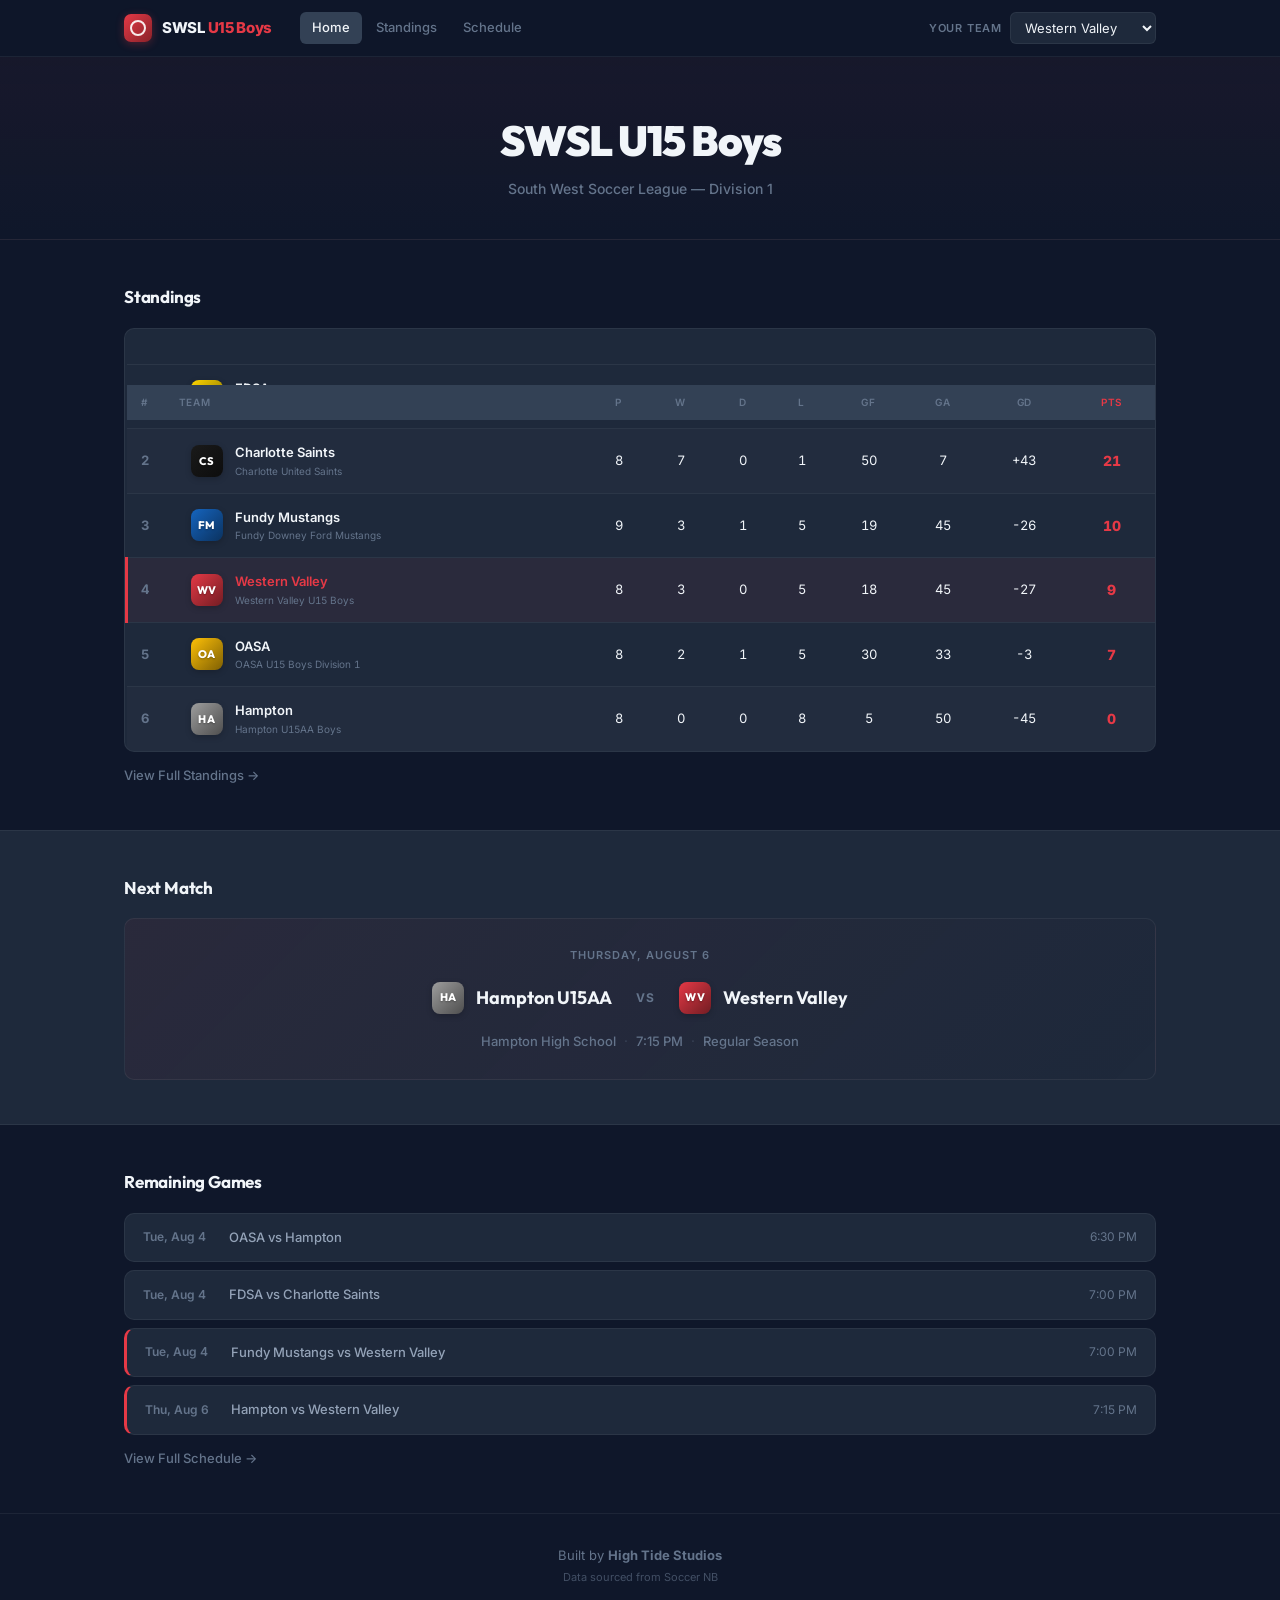
==== commit 9bf647fe: "Full professional redesign - Deep navy base (#0f172a) instead of pure black - Inter + Outfit sport f" ====
--- a/index.html
+++ b/index.html
@@ -4,9 +4,9 @@
   <meta charset="UTF-8">
   <meta name="viewport" content="width=device-width, initial-scale=1.0">
   <title>SWSL U15 Boys — Standings & Schedule</title>
-  <meta name="description" content="Standings, schedules, and results for the SWSL U15 Boys soccer league in New Brunswick.">
   <link rel="preconnect" href="https://fonts.googleapis.com">
-  <link href="https://fonts.googleapis.com/css2?family=Inter:wght@400;500;600;700;800;900&display=swap" rel="stylesheet">
+  <link rel="preconnect" href="https://fonts.gstatic.com" crossorigin>
+  <link href="https://fonts.googleapis.com/css2?family=Inter:wght@400;500;600;700;800;900&family=Outfit:wght@600;700;800;900&display=swap" rel="stylesheet">
   <link rel="stylesheet" href="style.css">
 </head>
 <body>
@@ -14,6 +14,7 @@
   <nav class="nav">
     <div class="nav-inner">
       <a href="index.html" class="logo">
+        <span class="logo-mark"></span>
         <span class="logo-text">SWSL <span class="accent">U15 Boys</span></span>
       </a>
       <div class="nav-links">
@@ -39,57 +40,18 @@
     <div class="hero-content">
       <h1>SWSL U15 Boys</h1>
       <p class="hero-sub">South West Soccer League &mdash; Division 1</p>
-      <div class="hero-stats">
-        <div class="stat-card">
-          <span class="stat-num" id="stat-teams">6</span>
-          <span class="stat-label">Teams</span>
-        </div>
-        <div class="stat-card">
-          <span class="stat-num" id="stat-games">50</span>
-          <span class="stat-label">Games</span>
-        </div>
-        <div class="stat-card">
-          <span class="stat-num" id="stat-goals">184</span>
-          <span class="stat-label">Goals</span>
-        </div>
-      </div>
     </div>
   </header>
 
   <section class="section">
-    <div class="container">
-      <h2 class="section-title">Next Match</h2>
-      <div class="next-game-card" id="next-game">
-        <div class="game-date">Thursday, August 6</div>
-        <div class="game-teams">
-          <div class="game-team">
-            <span class="team-name">Hampton U15AA</span>
-            <span class="team-dot" style="background:#9E9E9E"></span>
-          </div>
-          <div class="game-vs">vs</div>
-          <div class="game-team">
-            <span class="team-dot" style="background:#E63946"></span>
-            <span class="team-name">Western Valley</span>
-          </div>
-        </div>
-        <div class="game-details">
-          <span>Hampton High School</span>
-          <span>7:15 PM</span>
-          <span>Regular Season</span>
-        </div>
-      </div>
-    </div>
-  </section>
-
-  <section class="section dark">
     <div class="container">
       <h2 class="section-title">Standings</h2>
       <div class="table-wrap">
         <table class="standings-table" id="standings-table">
           <thead>
             <tr>
-              <th class="pos">#</th>
-              <th class="team-col">Team</th>
+              <th class="col-pos">#</th>
+              <th class="col-team">Team</th>
               <th>P</th>
               <th>W</th>
               <th>D</th>
@@ -97,7 +59,7 @@
               <th>GF</th>
               <th>GA</th>
               <th>GD</th>
-              <th class="pts-col">PTS</th>
+              <th class="col-pts">PTS</th>
             </tr>
           </thead>
           <tbody id="standings-body">
@@ -108,18 +70,48 @@
     </div>
   </section>
 
+  <section class="section section-alt">
+    <div class="container">
+      <h2 class="section-title">Next Match</h2>
+      <div class="next-game" id="next-game">
+        <div class="next-game-date">Thursday, August 6</div>
+        <div class="next-game-matchup">
+          <div class="next-team">
+            <div class="team-crest" style="--team-color:#9E9E9E">
+              <span>HA</span>
+            </div>
+            <span class="next-team-name">Hampton U15AA</span>
+          </div>
+          <div class="next-vs">vs</div>
+          <div class="next-team">
+            <div class="team-crest" style="--team-color:#E63946">
+              <span>WV</span>
+            </div>
+            <span class="next-team-name">Western Valley</span>
+          </div>
+        </div>
+        <div class="next-game-meta">
+          <span>Hampton High School</span>
+          <span class="meta-sep">&middot;</span>
+          <span>7:15 PM</span>
+          <span class="meta-sep">&middot;</span>
+          <span>Regular Season</span>
+        </div>
+      </div>
+    </div>
+  </section>
+
   <section class="section">
     <div class="container">
-      <h2 class="section-title">Recent Results</h2>
-      <div class="results-grid" id="results-grid">
-      </div>
+      <h2 class="section-title">Remaining Games</h2>
+      <div class="schedule-list" id="home-schedule"></div>
       <a href="schedule.html" class="see-all">View Full Schedule &rarr;</a>
     </div>
   </section>
 
   <footer class="footer">
     <div class="container">
-      <p>Built by <strong>High Tide Studios</strong></p>
+      <p class="footer-text">Built by <strong>High Tide Studios</strong></p>
       <p class="footer-sub">Data sourced from Soccer NB</p>
     </div>
   </footer>
--- a/style.css
+++ b/style.css
@@ -1,43 +1,47 @@
 /* ========================================
-   SWSL U15 Boys
+   SWSL U15 Boys — Professional Redesign
+   Deep navy base, Inter + Outfit fonts,
+   glassmorphism, team crests, pill badges
    ======================================== */
 
 :root {
   --accent: #E63946;
-  --accent-dim: rgba(230, 57, 70, 0.08);
-  --accent-mid: rgba(230, 57, 70, 0.25);
-  --bg: #0A0A0A;
-  --bg-card: #141414;
-  --bg-elevated: #1A1A1A;
-  --text: #F0F0F0;
-  --text-secondary: #999;
-  --text-muted: #555;
-  --border: #222;
-  --border-light: #2A2A2A;
-  --green: #2E7D32;
-  --red: #C62828;
-  --yellow: #F9A825;
-  --radius: 8px;
+  --accent-rgb: 230, 57, 70;
+  --bg: #0f172a;
+  --bg-card: #1e293b;
+  --bg-elevated: #334155;
+  --text: #f1f5f9;
+  --text-secondary: #94a3b8;
+  --text-muted: #64748b;
+  --border: rgba(255, 255, 255, 0.06);
+  --border-hover: rgba(255, 255, 255, 0.12);
+  --green: rgba(34, 197, 94, 0.12);
+  --green-text: #4ade80;
+  --red: rgba(239, 68, 68, 0.12);
+  --red-text: #f87171;
+  --radius: 10px;
+  --radius-sm: 6px;
+  --radius-pill: 100px;
+  --font: 'Inter', -apple-system, BlinkMacSystemFont, sans-serif;
+  --font-display: 'Outfit', 'Inter', sans-serif;
 }
 
 * { margin: 0; padding: 0; box-sizing: border-box; }
 
 body {
-  font-family: 'Inter', -apple-system, BlinkMacSystemFont, sans-serif;
+  font-family: var(--font);
   background: var(--bg);
   color: var(--text);
   line-height: 1.5;
   -webkit-font-smoothing: antialiased;
-}
-
-a {
-  color: var(--accent);
-  text-decoration: none;
-}
+  -moz-osx-font-smoothing: grayscale;
+}
+
+a { color: var(--accent); text-decoration: none; }
 a:hover { text-decoration: underline; }
 
 .container {
-  max-width: 1100px;
+  max-width: 1080px;
   margin: 0 auto;
   padding: 0 24px;
 }
@@ -48,42 +52,61 @@
   position: sticky;
   top: 0;
   z-index: 100;
-  background: rgba(10, 10, 10, 0.92);
-  backdrop-filter: blur(12px);
+  background: rgba(15, 23, 42, 0.85);
+  backdrop-filter: blur(16px);
+  -webkit-backdrop-filter: blur(16px);
   border-bottom: 1px solid var(--border);
 }
 .nav-inner {
-  max-width: 1100px;
+  max-width: 1080px;
   margin: 0 auto;
   padding: 0 24px;
   height: 56px;
   display: flex;
   align-items: center;
-  gap: 32px;
+  gap: 28px;
 }
 .logo {
+  display: flex;
+  align-items: center;
+  gap: 10px;
   color: var(--text);
   font-weight: 800;
-  font-size: 16px;
+  font-size: 15px;
   letter-spacing: -0.3px;
   text-decoration: none;
   white-space: nowrap;
 }
 .logo:hover { text-decoration: none; }
+.logo-mark {
+  width: 28px;
+  height: 28px;
+  border-radius: 7px;
+  background: linear-gradient(135deg, var(--accent), color-mix(in srgb, var(--accent) 60%, #000));
+  display: flex;
+  align-items: center;
+  justify-content: center;
+  flex-shrink: 0;
+  box-shadow: 0 2px 8px rgba(var(--accent-rgb), 0.3);
+}
+.logo-mark::after {
+  content: '';
+  width: 12px;
+  height: 12px;
+  border-radius: 50%;
+  border: 2px solid rgba(255,255,255,0.9);
+}
 .accent { color: var(--accent); }
 
-.nav-links {
-  display: flex;
-  gap: 2px;
-}
+.nav-links { display: flex; gap: 2px; }
 .nav-links a {
-  color: var(--text-secondary);
+  color: var(--text-muted);
   padding: 6px 12px;
-  border-radius: 6px;
+  border-radius: var(--radius-sm);
   font-size: 13px;
   font-weight: 500;
   text-decoration: none;
-  transition: color 0.15s, background 0.15s;
+  transition: all 0.15s ease;
 }
 .nav-links a:hover { color: var(--text); background: var(--bg-elevated); text-decoration: none; }
 .nav-links a.active { color: var(--text); background: var(--bg-elevated); }
@@ -95,261 +118,279 @@
   gap: 8px;
 }
 .team-selector label {
-  color: var(--text-secondary);
-  font-size: 12px;
-  font-weight: 500;
+  color: var(--text-muted);
+  font-size: 11px;
+  font-weight: 600;
   text-transform: uppercase;
-  letter-spacing: 0.5px;
+  letter-spacing: 0.8px;
 }
 .team-selector select {
-  background: var(--bg-elevated);
+  background: var(--bg-card);
   color: var(--text);
-  border: 1px solid var(--border-light);
-  padding: 5px 10px;
-  border-radius: 6px;
-  font-size: 13px;
-  font-family: inherit;
+  border: 1px solid var(--border);
+  padding: 6px 10px;
+  border-radius: var(--radius-sm);
+  font-size: 13px;
+  font-family: var(--font);
   cursor: pointer;
   outline: none;
+  transition: border-color 0.15s;
 }
 .team-selector select:focus { border-color: var(--accent); }
 
 /* ── HERO ───────────────────────────────── */
 
 .hero {
-  padding: 56px 24px 48px;
+  padding: 52px 24px 40px;
   text-align: center;
   border-bottom: 1px solid var(--border);
-}
-.hero-content { max-width: 700px; margin: 0 auto; }
+  background: linear-gradient(180deg, rgba(var(--accent-rgb), 0.04) 0%, transparent 100%);
+}
+.hero-content { max-width: 600px; margin: 0 auto; }
 .hero h1 {
-  font-size: 40px;
+  font-family: var(--font-display);
+  font-size: 42px;
   font-weight: 900;
   letter-spacing: -1.5px;
   margin-bottom: 6px;
 }
 .hero-sub {
-  color: var(--text-secondary);
-  font-size: 15px;
-  margin-bottom: 32px;
-}
-.hero-stats {
-  display: flex;
+  color: var(--text-muted);
+  font-size: 14px;
+  font-weight: 500;
+}
+
+/* ── SECTIONS ───────────────────────────── */
+
+.section { padding: 44px 0; }
+.section-alt { background: var(--bg-card); border-top: 1px solid var(--border); border-bottom: 1px solid var(--border); }
+.section-title {
+  font-family: var(--font-display);
+  font-size: 17px;
+  font-weight: 700;
+  margin-bottom: 18px;
+  letter-spacing: -0.2px;
+}
+
+/* ── STANDINGS TABLE ────────────────────── */
+
+.table-wrap {
+  overflow-x: auto;
+  border-radius: var(--radius);
+  border: 1px solid var(--border);
+  background: var(--bg-card);
+}
+.standings-table {
+  width: 100%;
+  border-collapse: collapse;
+  font-size: 13px;
+}
+.standings-table thead {
+  position: sticky;
+  top: 56px;
+  z-index: 10;
+}
+.standings-table th {
+  background: var(--bg-elevated);
+  padding: 10px 12px;
+  text-align: center;
+  font-weight: 600;
+  font-size: 10px;
+  text-transform: uppercase;
+  letter-spacing: 0.8px;
+  color: var(--text-muted);
+  border-bottom: 1px solid var(--border);
+  white-space: nowrap;
+}
+.standings-table th.col-pos { width: 36px; }
+.standings-table th.col-team { text-align: left; padding-left: 16px; }
+.standings-table th.col-pts { color: var(--accent); }
+
+.standings-table td {
+  padding: 14px 12px;
+  text-align: center;
+  border-bottom: 1px solid var(--border);
+  font-variant-numeric: tabular-nums;
+  vertical-align: middle;
+}
+
+/* Alternating row shading */
+.standings-table tbody tr:nth-child(even) { background: rgba(255, 255, 255, 0.015); }
+.standings-table tbody tr:nth-child(odd) { background: transparent; }
+.standings-table tbody tr { transition: background 0.1s; }
+.standings-table tbody tr:hover { background: rgba(255, 255, 255, 0.03); }
+
+.standings-table td:first-child {
+  font-weight: 700;
+  color: var(--text-muted);
+  width: 36px;
+}
+
+.standings-table .team-cell {
+  text-align: left;
+  padding-left: 16px;
+  display: flex;
+  align-items: center;
+  gap: 12px;
+}
+
+/* Team Crests */
+.team-crest {
+  width: 32px;
+  height: 32px;
+  border-radius: 8px;
+  background: linear-gradient(135deg, var(--team-color), color-mix(in srgb, var(--team-color) 50%, #000));
+  display: flex;
+  align-items: center;
   justify-content: center;
-  gap: 48px;
-}
-.stat-card {
-  display: flex;
-  flex-direction: column;
-  align-items: center;
-}
-.stat-num {
-  font-size: 32px;
+  flex-shrink: 0;
+  box-shadow: 0 2px 6px rgba(0,0,0,0.2);
+}
+.team-crest span {
+  font-family: var(--font-display);
+  font-size: 11px;
   font-weight: 800;
-  font-variant-numeric: tabular-nums;
-}
-.stat-label {
-  font-size: 11px;
-  color: var(--text-secondary);
-  text-transform: uppercase;
-  letter-spacing: 1px;
-  margin-top: 2px;
-}
-
-/* ── SECTIONS ───────────────────────────── */
-
-.section { padding: 40px 0; }
-.section.dark { background: var(--bg-card); }
-.section-title {
-  font-size: 18px;
-  font-weight: 700;
-  margin-bottom: 20px;
-  letter-spacing: -0.3px;
-}
+  color: white;
+  text-shadow: 0 1px 2px rgba(0,0,0,0.3);
+  letter-spacing: 0.5px;
+}
+
+.team-info { display: flex; flex-direction: column; gap: 1px; min-width: 0; }
+.team-name-primary {
+  font-weight: 600;
+  font-size: 13px;
+  color: var(--text);
+  white-space: nowrap;
+  overflow: hidden;
+  text-overflow: ellipsis;
+  max-width: 220px;
+}
+.team-name-full {
+  font-size: 10px;
+  color: var(--text-muted);
+  white-space: nowrap;
+  overflow: hidden;
+  text-overflow: ellipsis;
+  max-width: 220px;
+}
+
+.standings-table .pts {
+  font-weight: 800;
+  font-size: 14px;
+  color: var(--accent);
+}
+
+.standings-table tr.your-team {
+  background: rgba(var(--accent-rgb), 0.06) !important;
+}
+.standings-table tr.your-team td:first-child {
+  border-left: 3px solid var(--accent);
+}
+.standings-table tr.your-team .team-name-primary { color: var(--accent); }
+
+.standings-table tr:last-child td { border-bottom: none; }
+
+.see-all {
+  display: inline-block;
+  margin-top: 14px;
+  font-size: 13px;
+  font-weight: 500;
+  color: var(--text-muted);
+  transition: color 0.15s;
+}
+.see-all:hover { color: var(--accent); text-decoration: none; }
 
 /* ── NEXT GAME ──────────────────────────── */
 
-.next-game-card {
-  background: var(--bg-card);
+.next-game {
+  background: linear-gradient(135deg, rgba(var(--accent-rgb), 0.06), transparent);
   border: 1px solid var(--border);
   border-radius: var(--radius);
   padding: 28px 32px;
   text-align: center;
 }
-.game-date {
-  font-size: 12px;
-  color: var(--text-secondary);
+.next-game-date {
+  font-size: 11px;
+  font-weight: 600;
+  color: var(--text-muted);
   text-transform: uppercase;
-  letter-spacing: 0.5px;
-  margin-bottom: 16px;
-}
-.game-teams {
+  letter-spacing: 1px;
+  margin-bottom: 18px;
+}
+.next-game-matchup {
   display: flex;
   align-items: center;
   justify-content: center;
-  gap: 20px;
-  margin-bottom: 16px;
-}
-.game-team {
-  display: flex;
-  align-items: center;
-  gap: 10px;
-}
-.team-name {
+  gap: 24px;
+  margin-bottom: 18px;
+}
+.next-team {
+  display: flex;
+  align-items: center;
+  gap: 12px;
+}
+.next-team-name {
+  font-family: var(--font-display);
   font-size: 18px;
   font-weight: 700;
 }
-.team-dot {
-  width: 10px;
-  height: 10px;
-  border-radius: 50%;
-  display: inline-block;
-  flex-shrink: 0;
-}
-.game-vs {
-  font-size: 13px;
-  font-weight: 600;
+.next-vs {
+  font-size: 12px;
+  font-weight: 700;
   color: var(--text-muted);
   text-transform: uppercase;
   letter-spacing: 1px;
 }
-.game-details {
+.next-game-meta {
   display: flex;
   justify-content: center;
-  gap: 20px;
-  color: var(--text-secondary);
-  font-size: 13px;
-}
-
-/* ── TABLE ──────────────────────────────── */
-
-.table-wrap {
-  overflow-x: auto;
-  border-radius: var(--radius);
-  border: 1px solid var(--border);
-}
-.standings-table {
-  width: 100%;
-  border-collapse: collapse;
-  font-size: 13px;
-}
-.standings-table th {
-  background: var(--bg-elevated);
-  padding: 10px 14px;
-  text-align: center;
-  font-weight: 600;
-  font-size: 11px;
-  text-transform: uppercase;
-  letter-spacing: 0.5px;
-  color: var(--text-secondary);
-  border-bottom: 1px solid var(--border);
-}
-.standings-table th.pos { width: 36px; }
-.standings-table th.team-col { text-align: left; }
-.standings-table th.pts-col { color: var(--accent); }
-
-.standings-table td {
-  padding: 12px 14px;
-  text-align: center;
-  border-bottom: 1px solid var(--border);
-  font-variant-numeric: tabular-nums;
-}
-.standings-table td:first-child {
-  font-weight: 600;
-  color: var(--text-muted);
-}
-.standings-table .team-cell {
-  text-align: left;
-  font-weight: 600;
-  display: flex;
-  align-items: center;
-  gap: 10px;
-}
-.standings-table .team-dot {
-  width: 8px;
-  height: 8px;
-  border-radius: 50%;
-  flex-shrink: 0;
-}
-.standings-table .pts {
-  font-weight: 800;
-  color: var(--accent);
-}
-.standings-table tr.your-team {
-  background: var(--accent-dim);
-}
-.standings-table tr.your-team td {
-  border-bottom-color: var(--accent-mid);
-}
-.standings-table tbody tr:hover {
-  background: rgba(255, 255, 255, 0.02);
-}
-.standings-table tr:last-child td { border-bottom: none; }
-
-.see-all {
-  display: inline-block;
-  margin-top: 14px;
-  font-size: 13px;
-  font-weight: 500;
-}
-
-/* ── RESULTS ────────────────────────────── */
-
-.results-grid {
-  display: grid;
-  grid-template-columns: repeat(auto-fill, minmax(260px, 1fr));
-  gap: 12px;
-}
-.result-card {
+  gap: 8px;
+  color: var(--text-muted);
+  font-size: 13px;
+  font-weight: 500;
+  flex-wrap: wrap;
+}
+.meta-sep { opacity: 0.3; }
+
+/* ── SCHEDULE LIST (HOME) ───────────────── */
+
+.schedule-list {
+  display: flex;
+  flex-direction: column;
+  gap: 8px;
+}
+.schedule-item {
+  display: flex;
+  align-items: center;
+  padding: 14px 18px;
   background: var(--bg-card);
   border: 1px solid var(--border);
   border-radius: var(--radius);
-  padding: 16px 20px;
-}
-.result-card .result-date {
-  font-size: 11px;
+  gap: 16px;
+  transition: border-color 0.15s;
+}
+.schedule-item:hover { border-color: var(--border-hover); }
+.schedule-item.your-game { border-left: 3px solid var(--accent); }
+.schedule-item .si-date {
+  font-size: 12px;
+  font-weight: 600;
+  color: var(--text-muted);
+  min-width: 70px;
+  white-space: nowrap;
+}
+.schedule-item .si-matchup {
+  flex: 1;
+  font-size: 13px;
+  font-weight: 500;
   color: var(--text-secondary);
-  text-transform: uppercase;
-  letter-spacing: 0.5px;
-  margin-bottom: 10px;
-}
-.result-card .result-score {
-  display: flex;
-  align-items: center;
-  justify-content: space-between;
-  gap: 8px;
-}
-.result-card .result-team {
-  font-weight: 600;
-  font-size: 13px;
-  flex: 1;
-}
-.result-card .result-team:first-child { text-align: right; }
-.result-card .result-num {
-  font-size: 22px;
-  font-weight: 800;
-  font-variant-numeric: tabular-nums;
-  min-width: 28px;
-  text-align: center;
-}
-.result-card .result-divider {
-  color: var(--text-muted);
-  font-size: 14px;
-  margin: 0 2px;
-}
-.result-badge {
-  display: inline-block;
-  font-size: 10px;
-  font-weight: 700;
-  padding: 2px 6px;
-  border-radius: 3px;
-  text-transform: uppercase;
-  letter-spacing: 0.5px;
-  margin-top: 8px;
-}
-.result-badge.win { background: var(--green); color: white; }
-.result-badge.loss { background: var(--red); color: white; }
-.result-badge.draw { background: var(--yellow); color: #000; }
+}
+.schedule-item .si-time {
+  font-size: 12px;
+  color: var(--text-muted);
+  min-width: 70px;
+  text-align: right;
+  white-space: nowrap;
+}
 
 /* ── FOOTER ─────────────────────────────── */
 
@@ -357,27 +398,61 @@
   padding: 32px 24px;
   text-align: center;
   border-top: 1px solid var(--border);
-  color: var(--text-secondary);
+}
+.footer-text {
+  color: var(--text-muted);
   font-size: 13px;
 }
 .footer-sub {
+  color: var(--text-muted);
   font-size: 11px;
-  color: var(--text-muted);
+  opacity: 0.6;
   margin-top: 4px;
 }
 
+/* ── LEGEND ─────────────────────────────── */
+
+.legend {
+  margin-top: 16px;
+  display: flex;
+  gap: 18px;
+  color: var(--text-muted);
+  font-size: 11px;
+  font-weight: 500;
+  flex-wrap: wrap;
+}
+.legend strong { color: var(--text-secondary); }
+
+/* ── SCHEDULE DATE GROUPS ───────────────── */
+
+.schedule-date-group { margin-bottom: 28px; }
+.schedule-date-header {
+  font-size: 12px;
+  font-weight: 700;
+  color: var(--text-muted);
+  text-transform: uppercase;
+  letter-spacing: 0.5px;
+  margin-bottom: 10px;
+  padding-bottom: 8px;
+  border-bottom: 1px solid var(--border);
+}
+
 /* ── RESPONSIVE ─────────────────────────── */
 
 @media (max-width: 768px) {
-  .nav-inner { gap: 12px; }
-  .nav-links { order: 3; width: 100%; justify-content: center; }
+  .nav-inner { gap: 10px; flex-wrap: wrap; }
+  .nav-links { order: 3; width: 100%; justify-content: center; padding-top: 4px; }
   .team-selector { order: 2; }
-  .hero { padding: 40px 24px 32px; }
-  .hero h1 { font-size: 28px; }
-  .hero-stats { gap: 24px; }
-  .stat-num { font-size: 24px; }
-  .game-teams { flex-direction: column; gap: 8px; }
-  .game-details { flex-direction: column; gap: 6px; }
+  .hero { padding: 36px 24px 28px; }
+  .hero h1 { font-size: 30px; }
+  .next-game-matchup { flex-direction: column; gap: 10px; }
+  .next-game-meta { flex-direction: column; gap: 4px; }
+  .meta-sep { display: none; }
   .standings-table { font-size: 12px; }
   .standings-table th, .standings-table td { padding: 8px 6px; }
-}
+  .team-crest { width: 26px; height: 26px; }
+  .team-crest span { font-size: 9px; }
+  .team-name-primary { font-size: 12px; max-width: 140px; }
+  .schedule-item { flex-direction: column; align-items: flex-start; gap: 6px; }
+  .schedule-item .si-time { text-align: left; }
+}
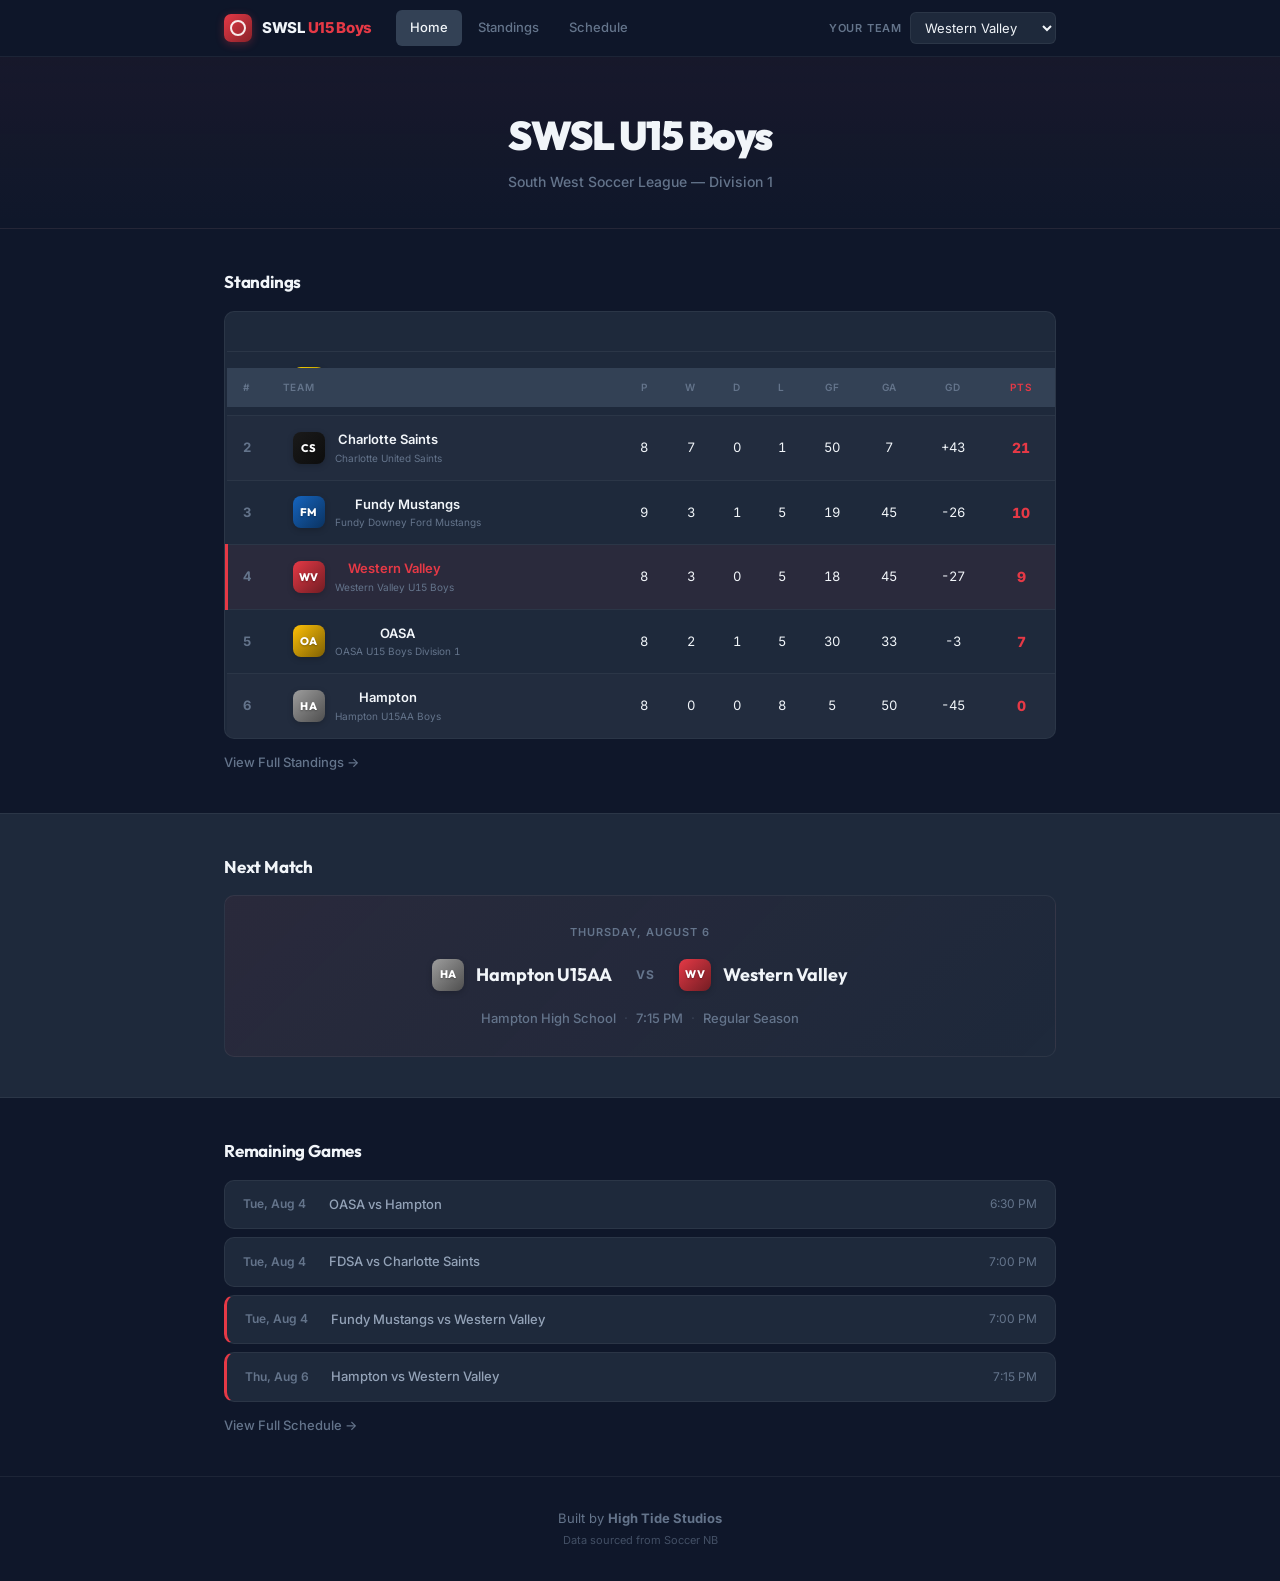
==== commit 13b14782: "Update index.html" ====
--- a/index.html
+++ b/index.html
@@ -6,7 +6,7 @@
   <title>SWSL U15 Boys — Standings & Schedule</title>
   <link rel="preconnect" href="https://fonts.googleapis.com">
   <link rel="preconnect" href="https://fonts.gstatic.com" crossorigin>
-  <link href="https://fonts.googleapis.com/css2?family=Inter:wght@400;500;600;700;800;900&family=Outfit:wght@600;700;800;900&display=swap" rel="stylesheet">
+  <link href="https://fonts.googleapis.com/css2?family=Inter:wght@400;500;600;700&family=Outfit:wght@600;700;800&display=swap" rel="stylesheet">
   <link rel="stylesheet" href="style.css">
 </head>
 <body>
@@ -23,7 +23,7 @@
         <a href="schedule.html">Schedule</a>
       </div>
       <div class="team-selector">
-        <label for="team-select">Your Team</label>
+        <label for="team-select" class="sr-only">Your Team</label>
         <select id="team-select">
           <option value="western-valley">Western Valley</option>
           <option value="fdsa">FDSA</option>
@@ -43,71 +43,76 @@
     </div>
   </header>
 
-  <section class="section">
-    <div class="container">
-      <h2 class="section-title">Standings</h2>
-      <div class="table-wrap">
-        <table class="standings-table" id="standings-table">
-          <thead>
-            <tr>
-              <th class="col-pos">#</th>
-              <th class="col-team">Team</th>
-              <th>P</th>
-              <th>W</th>
-              <th>D</th>
-              <th>L</th>
-              <th>GF</th>
-              <th>GA</th>
-              <th>GD</th>
-              <th class="col-pts">PTS</th>
-            </tr>
-          </thead>
-          <tbody id="standings-body">
-          </tbody>
-        </table>
-      </div>
-      <a href="standings.html" class="see-all">View Full Standings &rarr;</a>
-    </div>
-  </section>
-
-  <section class="section section-alt">
-    <div class="container">
-      <h2 class="section-title">Next Match</h2>
-      <div class="next-game" id="next-game">
-        <div class="next-game-date">Thursday, August 6</div>
-        <div class="next-game-matchup">
-          <div class="next-team">
-            <div class="team-crest" style="--team-color:#9E9E9E">
-              <span>HA</span>
-            </div>
-            <span class="next-team-name">Hampton U15AA</span>
-          </div>
-          <div class="next-vs">vs</div>
-          <div class="next-team">
-            <div class="team-crest" style="--team-color:#E63946">
-              <span>WV</span>
-            </div>
-            <span class="next-team-name">Western Valley</span>
+  <main>
+    <section class="section">
+      <div class="container">
+        <h2 class="section-title">Standings</h2>
+        <div class="table-container">
+          <div class="table-wrap">
+            <table class="standings-table" id="standings-table">
+              <thead>
+                <tr>
+                  <th class="col-pos">#</th>
+                  <th class="col-team">Team</th>
+                  <th>P</th>
+                  <th>W</th>
+                  <th>D</th>
+                  <th>L</th>
+                  <th>GF</th>
+                  <th>GA</th>
+                  <th>GD</th>
+                  <th class="col-pts">PTS</th>
+                </tr>
+              </thead>
+              <tbody id="standings-body">
+                <!-- Dynamically injected via app.js -->
+              </tbody>
+            </table>
           </div>
         </div>
-        <div class="next-game-meta">
-          <span>Hampton High School</span>
-          <span class="meta-sep">&middot;</span>
-          <span>7:15 PM</span>
-          <span class="meta-sep">&middot;</span>
-          <span>Regular Season</span>
+        <a href="standings.html" class="see-all">View Full Standings &rarr;</a>
+      </div>
+    </section>
+
+    <section class="section section-alt">
+      <div class="container">
+        <h2 class="section-title">Next Match</h2>
+        <div class="next-game" id="next-game">
+          <div class="next-game-date">Thursday, August 6</div>
+          <div class="next-game-matchup">
+            <div class="next-team">
+              <div class="team-crest" style="--team-color:#9E9E9E">
+                <span>HA</span>
+              </div>
+              <span class="next-team-name">Hampton U15AA</span>
+            </div>
+            <div class="next-vs">vs</div>
+            <div class="next-team">
+              <div class="team-crest" style="--team-color:#E63946">
+                <span>WV</span>
+              </div>
+              <span class="next-team-name">Western Valley</span>
+            </div>
+          </div>
+          <div class="next-game-meta">
+            <span>Hampton High School</span>
+            <span class="meta-sep">&middot;</span>
+            <span>7:15 PM</span>
+            <span class="meta-sep">&middot;</span>
+            <span>Regular Season</span>
+          </div>
         </div>
       </div>
-    </div>
-  </section>
+    </section>
 
-  <section class="section">
-    <div class="container">
-      <h2 class="section-title">Remaining Games</h2>
-      <div class="schedule-list" id="home-schedule"></div>
-      <a href="schedule.html" class="see-all">View Full Schedule &rarr;</a>
-    </div>
-  </section>
+    <section class="section">
+      <div class="container">
+        <h2 class="section-title">Remaining Games</h2>
+        <div class="schedule-list" id="home-schedule"></div>
+        <a href="schedule.html" class="see-all">View Full Schedule &rarr;</a>
+      </div>
+    </section>
+  </main>
 
   <footer class="footer">
     <div class="container">
--- a/style.css
+++ b/style.css
@@ -15,13 +15,8 @@
   --text-muted: #64748b;
   --border: rgba(255, 255, 255, 0.06);
   --border-hover: rgba(255, 255, 255, 0.12);
-  --green: rgba(34, 197, 94, 0.12);
-  --green-text: #4ade80;
-  --red: rgba(239, 68, 68, 0.12);
-  --red-text: #f87171;
   --radius: 10px;
   --radius-sm: 6px;
-  --radius-pill: 100px;
   --font: 'Inter', -apple-system, BlinkMacSystemFont, sans-serif;
   --font-display: 'Outfit', 'Inter', sans-serif;
 }
@@ -41,7 +36,7 @@
 a:hover { text-decoration: underline; }
 
 .container {
-  max-width: 1080px;
+  max-width: 880px;
   margin: 0 auto;
   padding: 0 24px;
 }
@@ -52,19 +47,18 @@
   position: sticky;
   top: 0;
   z-index: 100;
-  background: rgba(15, 23, 42, 0.85);
+  background: rgba(15, 23, 42, 0.92);
   backdrop-filter: blur(16px);
   -webkit-backdrop-filter: blur(16px);
   border-bottom: 1px solid var(--border);
 }
 .nav-inner {
-  max-width: 1080px;
+  max-width: 880px;
   margin: 0 auto;
   padding: 0 24px;
   height: 56px;
   display: flex;
   align-items: center;
-  gap: 28px;
 }
 .logo {
   display: flex;
@@ -76,6 +70,8 @@
   letter-spacing: -0.3px;
   text-decoration: none;
   white-space: nowrap;
+  margin-right: 24px;
+  flex-shrink: 0;
 }
 .logo:hover { text-decoration: none; }
 .logo-mark {
@@ -98,15 +94,20 @@
 }
 .accent { color: var(--accent); }
 
-.nav-links { display: flex; gap: 2px; }
+.nav-links {
+  display: flex;
+  gap: 2px;
+  flex-shrink: 0;
+}
 .nav-links a {
   color: var(--text-muted);
-  padding: 6px 12px;
+  padding: 8px 14px;
   border-radius: var(--radius-sm);
   font-size: 13px;
   font-weight: 500;
   text-decoration: none;
   transition: all 0.15s ease;
+  white-space: nowrap;
 }
 .nav-links a:hover { color: var(--text); background: var(--bg-elevated); text-decoration: none; }
 .nav-links a.active { color: var(--text); background: var(--bg-elevated); }
@@ -116,6 +117,7 @@
   display: flex;
   align-items: center;
   gap: 8px;
+  flex-shrink: 0;
 }
 .team-selector label {
   color: var(--text-muted);
@@ -123,6 +125,7 @@
   font-weight: 600;
   text-transform: uppercase;
   letter-spacing: 0.8px;
+  white-space: nowrap;
 }
 .team-selector select {
   background: var(--bg-card);
@@ -141,7 +144,7 @@
 /* ── HERO ───────────────────────────────── */
 
 .hero {
-  padding: 52px 24px 40px;
+  padding: 48px 24px 36px;
   text-align: center;
   border-bottom: 1px solid var(--border);
   background: linear-gradient(180deg, rgba(var(--accent-rgb), 0.04) 0%, transparent 100%);
@@ -149,7 +152,7 @@
 .hero-content { max-width: 600px; margin: 0 auto; }
 .hero h1 {
   font-family: var(--font-display);
-  font-size: 42px;
+  font-size: 40px;
   font-weight: 900;
   letter-spacing: -1.5px;
   margin-bottom: 6px;
@@ -162,13 +165,13 @@
 
 /* ── SECTIONS ───────────────────────────── */
 
-.section { padding: 44px 0; }
+.section { padding: 40px 0; }
 .section-alt { background: var(--bg-card); border-top: 1px solid var(--border); border-bottom: 1px solid var(--border); }
 .section-title {
   font-family: var(--font-display);
   font-size: 17px;
   font-weight: 700;
-  margin-bottom: 18px;
+  margin-bottom: 16px;
   letter-spacing: -0.2px;
 }
 
@@ -192,7 +195,7 @@
 }
 .standings-table th {
   background: var(--bg-elevated);
-  padding: 10px 12px;
+  padding: 12px 10px;
   text-align: center;
   font-weight: 600;
   font-size: 10px;
@@ -202,16 +205,21 @@
   border-bottom: 1px solid var(--border);
   white-space: nowrap;
 }
-.standings-table th.col-pos { width: 36px; }
-.standings-table th.col-team { text-align: left; padding-left: 16px; }
+.standings-table th.col-pos { width: 40px; }
+.standings-table th.col-team {
+  text-align: left;
+  padding-left: 16px;
+  width: auto;
+}
 .standings-table th.col-pts { color: var(--accent); }
 
 .standings-table td {
-  padding: 14px 12px;
+  padding: 14px 10px;
   text-align: center;
   border-bottom: 1px solid var(--border);
   font-variant-numeric: tabular-nums;
   vertical-align: middle;
+  white-space: nowrap;
 }
 
 /* Alternating row shading */
@@ -223,15 +231,16 @@
 .standings-table td:first-child {
   font-weight: 700;
   color: var(--text-muted);
-  width: 36px;
-}
-
-.standings-table .team-cell {
-  text-align: left;
+  width: 40px;
+  text-align: center;
+}
+
+/* Team cell */
+.team-cell {
+  display: flex;
+  align-items: center;
+  gap: 10px;
   padding-left: 16px;
-  display: flex;
-  align-items: center;
-  gap: 12px;
 }
 
 /* Team Crests */
@@ -255,23 +264,24 @@
   letter-spacing: 0.5px;
 }
 
-.team-info { display: flex; flex-direction: column; gap: 1px; min-width: 0; }
+.team-info {
+  display: flex;
+  flex-direction: column;
+  gap: 1px;
+  min-width: 0;
+}
 .team-name-primary {
   font-weight: 600;
   font-size: 13px;
   color: var(--text);
   white-space: nowrap;
+}
+.team-name-full {
+  font-size: 10px;
+  color: var(--text-muted);
+  white-space: nowrap;
   overflow: hidden;
   text-overflow: ellipsis;
-  max-width: 220px;
-}
-.team-name-full {
-  font-size: 10px;
-  color: var(--text-muted);
-  white-space: nowrap;
-  overflow: hidden;
-  text-overflow: ellipsis;
-  max-width: 220px;
 }
 
 .standings-table .pts {
@@ -352,7 +362,7 @@
 }
 .meta-sep { opacity: 0.3; }
 
-/* ── SCHEDULE LIST (HOME) ───────────────── */
+/* ── SCHEDULE LIST ──────────────────────── */
 
 .schedule-list {
   display: flex;
@@ -392,24 +402,6 @@
   white-space: nowrap;
 }
 
-/* ── FOOTER ─────────────────────────────── */
-
-.footer {
-  padding: 32px 24px;
-  text-align: center;
-  border-top: 1px solid var(--border);
-}
-.footer-text {
-  color: var(--text-muted);
-  font-size: 13px;
-}
-.footer-sub {
-  color: var(--text-muted);
-  font-size: 11px;
-  opacity: 0.6;
-  margin-top: 4px;
-}
-
 /* ── LEGEND ─────────────────────────────── */
 
 .legend {
@@ -437,14 +429,37 @@
   border-bottom: 1px solid var(--border);
 }
 
+/* ── FOOTER ─────────────────────────────── */
+
+.footer {
+  padding: 32px 24px;
+  text-align: center;
+  border-top: 1px solid var(--border);
+}
+.footer-text {
+  color: var(--text-muted);
+  font-size: 13px;
+}
+.footer-sub {
+  color: var(--text-muted);
+  font-size: 11px;
+  opacity: 0.6;
+  margin-top: 4px;
+}
+
 /* ── RESPONSIVE ─────────────────────────── */
 
 @media (max-width: 768px) {
-  .nav-inner { gap: 10px; flex-wrap: wrap; }
-  .nav-links { order: 3; width: 100%; justify-content: center; padding-top: 4px; }
-  .team-selector { order: 2; }
+  .nav-inner { padding: 0 16px; gap: 0; }
+  .logo { margin-right: 12px; font-size: 13px; }
+  .logo-mark { width: 24px; height: 24px; }
+  .logo-mark::after { width: 10px; height: 10px; }
+  .nav-links { gap: 0; }
+  .nav-links a { padding: 6px 8px; font-size: 12px; }
+  .team-selector label { display: none; }
+  .team-selector select { font-size: 12px; padding: 4px 8px; }
   .hero { padding: 36px 24px 28px; }
-  .hero h1 { font-size: 30px; }
+  .hero h1 { font-size: 28px; }
   .next-game-matchup { flex-direction: column; gap: 10px; }
   .next-game-meta { flex-direction: column; gap: 4px; }
   .meta-sep { display: none; }
@@ -452,7 +467,8 @@
   .standings-table th, .standings-table td { padding: 8px 6px; }
   .team-crest { width: 26px; height: 26px; }
   .team-crest span { font-size: 9px; }
-  .team-name-primary { font-size: 12px; max-width: 140px; }
+  .team-name-primary { font-size: 12px; }
+  .team-name-full { display: none; }
   .schedule-item { flex-direction: column; align-items: flex-start; gap: 6px; }
   .schedule-item .si-time { text-align: left; }
 }
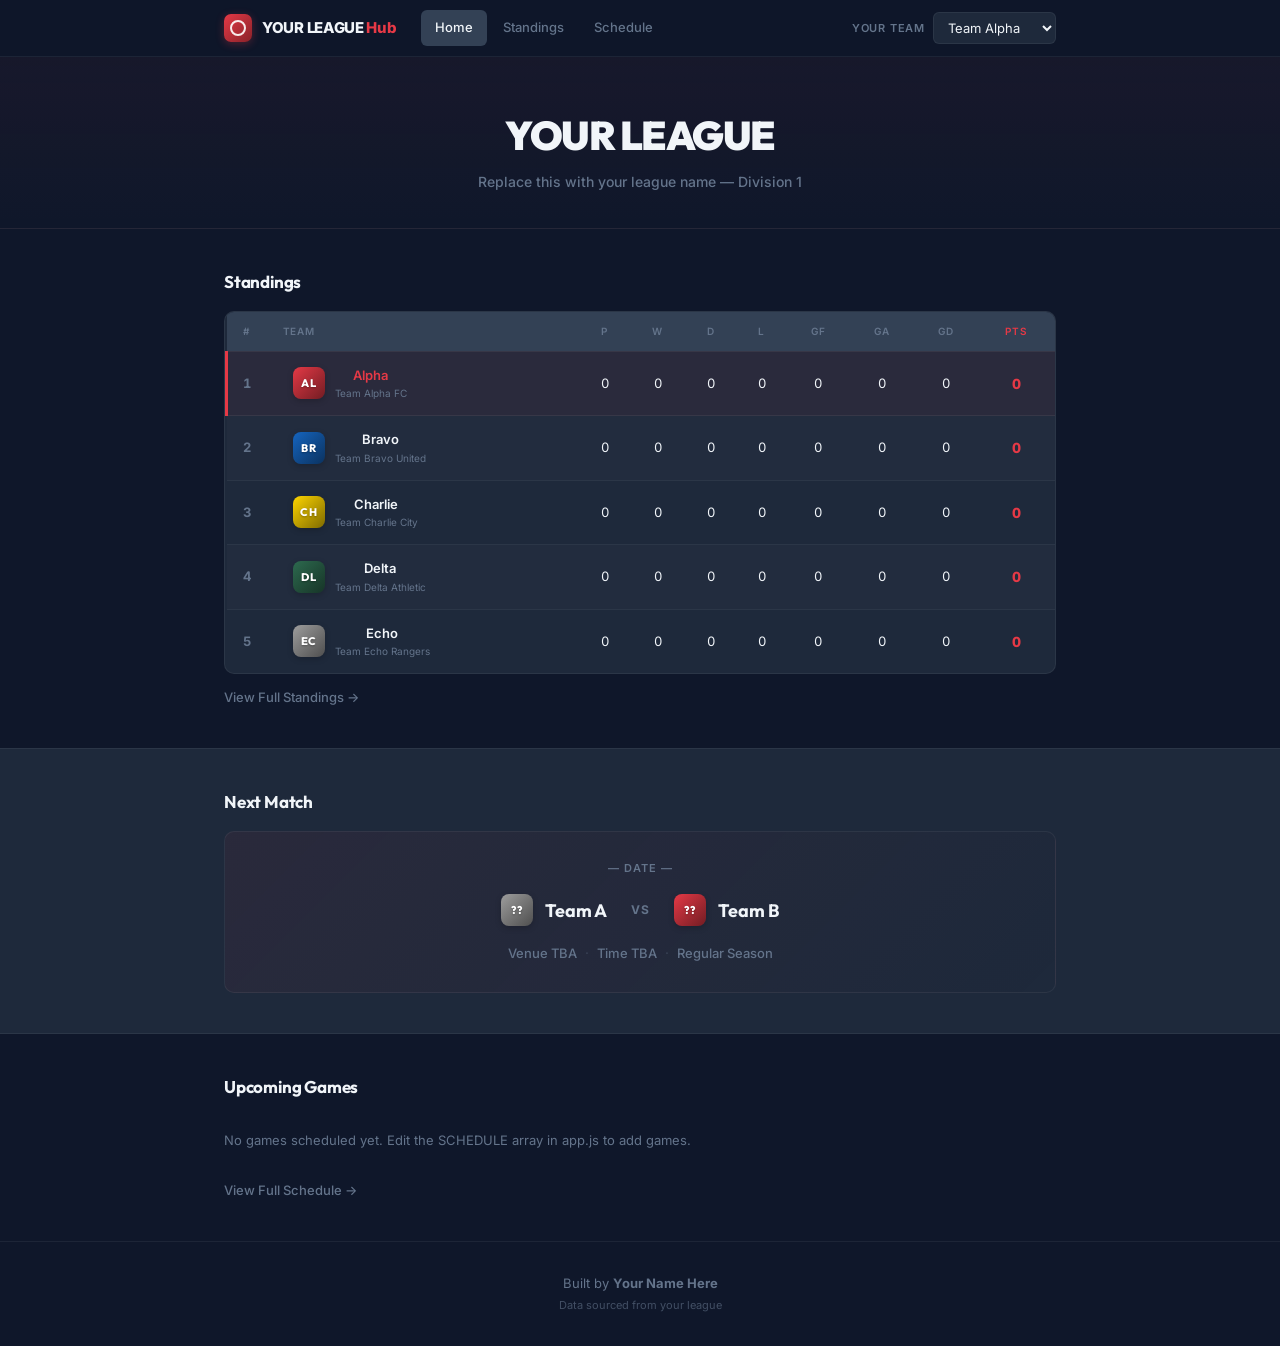
==== commit 6c44d335: "strip to clean template — remove SWSL data, make generic League Hub - Replaced all SWSL-specific tea" ====
--- a/index.html
+++ b/index.html
@@ -3,7 +3,7 @@
 <head>
   <meta charset="UTF-8">
   <meta name="viewport" content="width=device-width, initial-scale=1.0">
-  <title>SWSL U15 Boys — Standings & Schedule</title>
+  <title>League Hub — Standings & Schedule</title>
   <link rel="preconnect" href="https://fonts.googleapis.com">
   <link rel="preconnect" href="https://fonts.gstatic.com" crossorigin>
   <link href="https://fonts.googleapis.com/css2?family=Inter:wght@400;500;600;700&family=Outfit:wght@600;700;800&display=swap" rel="stylesheet">
@@ -15,7 +15,7 @@
     <div class="nav-inner">
       <a href="index.html" class="logo">
         <span class="logo-mark"></span>
-        <span class="logo-text">SWSL <span class="accent">U15 Boys</span></span>
+        <span class="logo-text">YOUR LEAGUE <span class="accent">Hub</span></span>
       </a>
       <div class="nav-links">
         <a href="index.html" class="active">Home</a>
@@ -25,12 +25,12 @@
       <div class="team-selector">
         <label for="team-select" class="sr-only">Your Team</label>
         <select id="team-select">
-          <option value="western-valley">Western Valley</option>
-          <option value="fdsa">FDSA</option>
-          <option value="charlotte">Charlotte Saints</option>
-          <option value="fundy">Fundy Mustangs</option>
-          <option value="oasa">OASA</option>
-          <option value="hampton">Hampton</option>
+          <!-- [EDIT] Add your teams here. Value must match a key in app.js TEAMS object -->
+          <option value="team-alpha">Team Alpha</option>
+          <option value="team-bravo">Team Bravo</option>
+          <option value="team-charlie">Team Charlie</option>
+          <option value="team-delta">Team Delta</option>
+          <option value="team-echo">Team Echo</option>
         </select>
       </div>
     </div>
@@ -38,12 +38,13 @@
 
   <header class="hero">
     <div class="hero-content">
-      <h1>SWSL U15 Boys</h1>
-      <p class="hero-sub">South West Soccer League &mdash; Division 1</p>
+      <h1>YOUR LEAGUE</h1>
+      <p class="hero-sub">Replace this with your league name &mdash; Division 1</p>
     </div>
   </header>
 
   <main>
+    <!-- ═══ STANDINGS ═══════════════════════════════════════════════════════ -->
     <section class="section">
       <div class="container">
         <h2 class="section-title">Standings</h2>
@@ -65,7 +66,7 @@
                 </tr>
               </thead>
               <tbody id="standings-body">
-                <!-- Dynamically injected via app.js -->
+                <!-- Populated by app.js — edit the STANDINGS array there -->
               </tbody>
             </table>
           </div>
@@ -74,30 +75,31 @@
       </div>
     </section>
 
+    <!-- ═══ NEXT MATCH ══════════════════════════════════════════════════════ -->
     <section class="section section-alt">
       <div class="container">
         <h2 class="section-title">Next Match</h2>
         <div class="next-game" id="next-game">
-          <div class="next-game-date">Thursday, August 6</div>
+          <div class="next-game-date">— Date —</div>
           <div class="next-game-matchup">
             <div class="next-team">
               <div class="team-crest" style="--team-color:#9E9E9E">
-                <span>HA</span>
+                <span>??</span>
               </div>
-              <span class="next-team-name">Hampton U15AA</span>
+              <span class="next-team-name">Team A</span>
             </div>
             <div class="next-vs">vs</div>
             <div class="next-team">
               <div class="team-crest" style="--team-color:#E63946">
-                <span>WV</span>
+                <span>??</span>
               </div>
-              <span class="next-team-name">Western Valley</span>
+              <span class="next-team-name">Team B</span>
             </div>
           </div>
           <div class="next-game-meta">
-            <span>Hampton High School</span>
+            <span>Venue TBA</span>
             <span class="meta-sep">&middot;</span>
-            <span>7:15 PM</span>
+            <span>Time TBA</span>
             <span class="meta-sep">&middot;</span>
             <span>Regular Season</span>
           </div>
@@ -105,9 +107,10 @@
       </div>
     </section>
 
+    <!-- ═══ REMAINING GAMES ════════════════════════════════════════════════ -->
     <section class="section">
       <div class="container">
-        <h2 class="section-title">Remaining Games</h2>
+        <h2 class="section-title">Upcoming Games</h2>
         <div class="schedule-list" id="home-schedule"></div>
         <a href="schedule.html" class="see-all">View Full Schedule &rarr;</a>
       </div>
@@ -116,8 +119,8 @@
 
   <footer class="footer">
     <div class="container">
-      <p class="footer-text">Built by <strong>High Tide Studios</strong></p>
-      <p class="footer-sub">Data sourced from Soccer NB</p>
+      <p class="footer-text">Built by <strong>Your Name Here</strong></p>
+      <p class="footer-sub">Data sourced from your league</p>
     </div>
   </footer>
 
--- a/style.css
+++ b/style.css
@@ -175,24 +175,30 @@
   letter-spacing: -0.2px;
 }
 
-/* ── STANDINGS TABLE ────────────────────── */
+/* ── STANDINGS TABLE (FIXED OVERFLOW & HEADER BUG) ── */
 
 .table-wrap {
+  width: 100%;
   overflow-x: auto;
+  -webkit-overflow-scrolling: touch;
   border-radius: var(--radius);
   border: 1px solid var(--border);
   background: var(--bg-card);
 }
+
 .standings-table {
   width: 100%;
   border-collapse: collapse;
   font-size: 13px;
-}
+  white-space: nowrap;
+}
+
+/* Removed sticky header overlap issue on mobile containers */
 .standings-table thead {
-  position: sticky;
-  top: 56px;
-  z-index: 10;
-}
+  position: relative;
+  z-index: 2;
+}
+
 .standings-table th {
   background: var(--bg-elevated);
   padding: 12px 10px;
@@ -203,7 +209,6 @@
   letter-spacing: 0.8px;
   color: var(--text-muted);
   border-bottom: 1px solid var(--border);
-  white-space: nowrap;
 }
 .standings-table th.col-pos { width: 40px; }
 .standings-table th.col-team {
@@ -219,7 +224,6 @@
   border-bottom: 1px solid var(--border);
   font-variant-numeric: tabular-nums;
   vertical-align: middle;
-  white-space: nowrap;
 }
 
 /* Alternating row shading */
